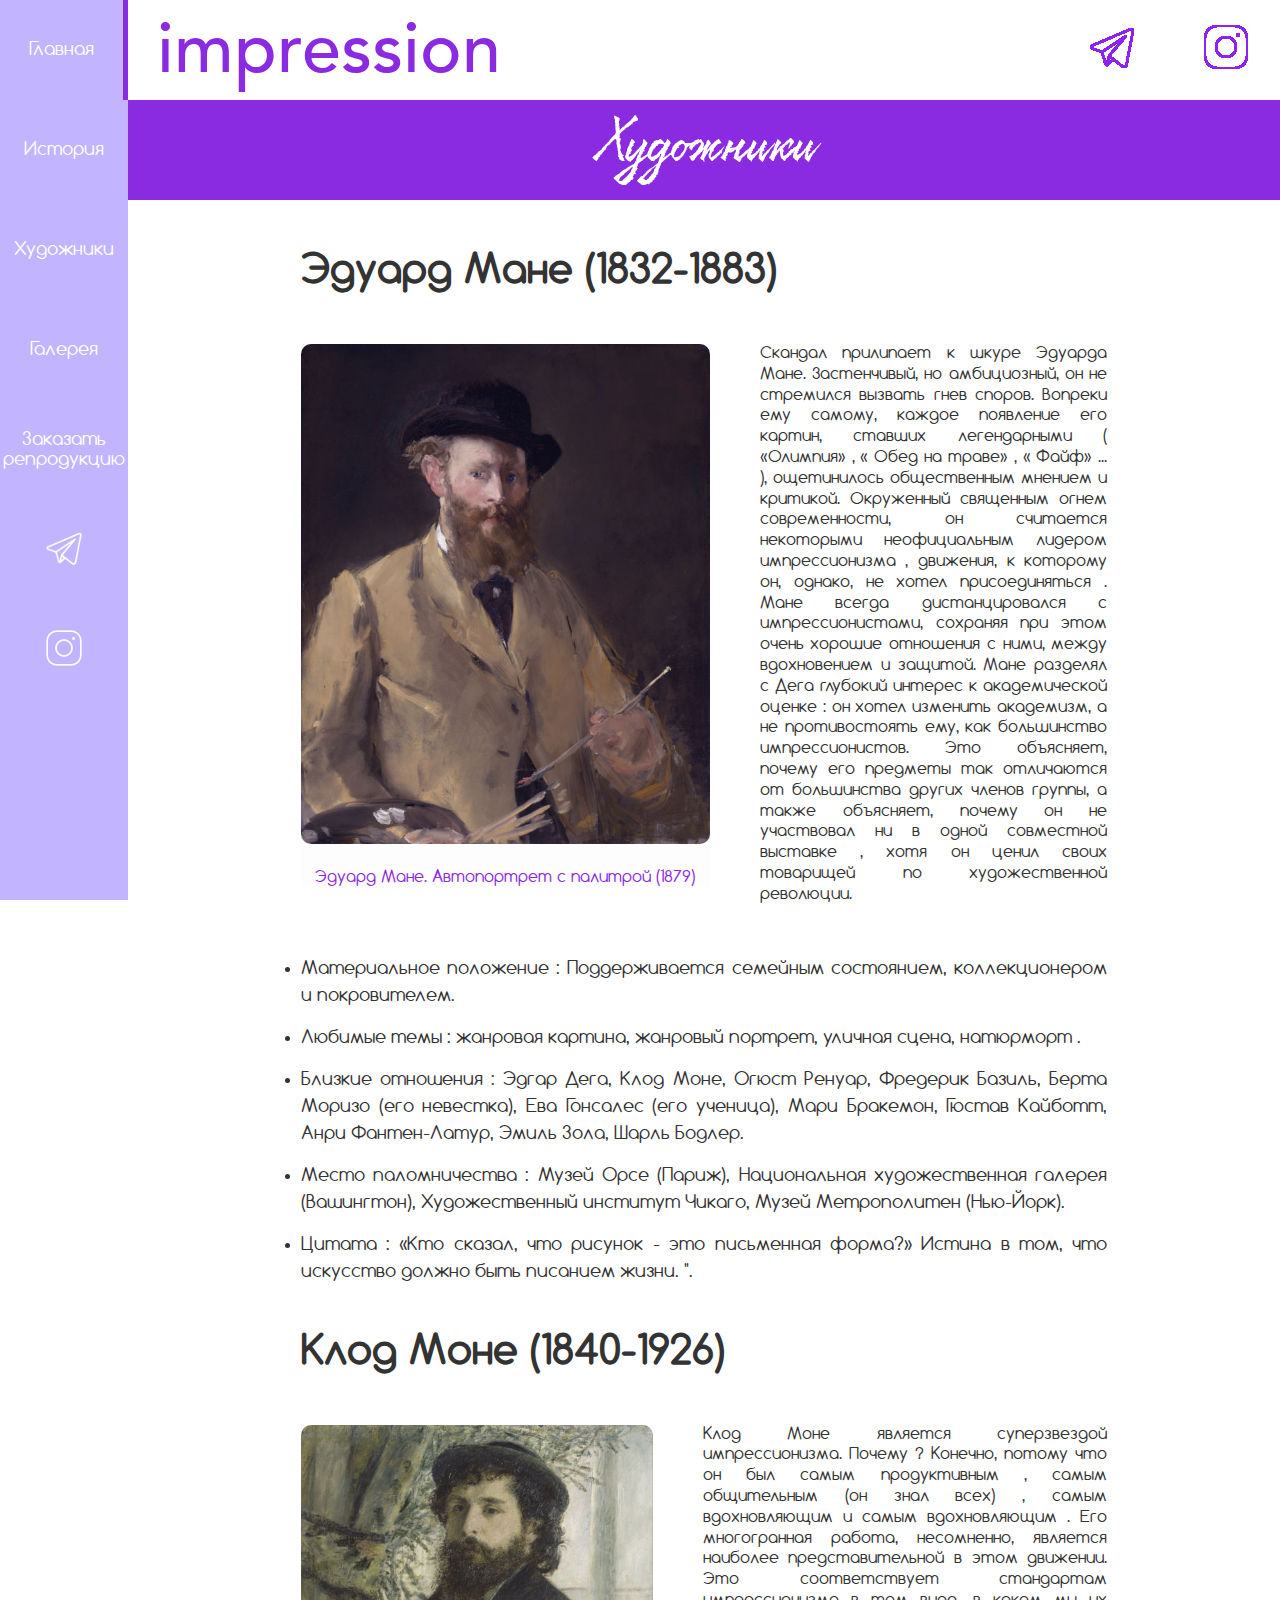
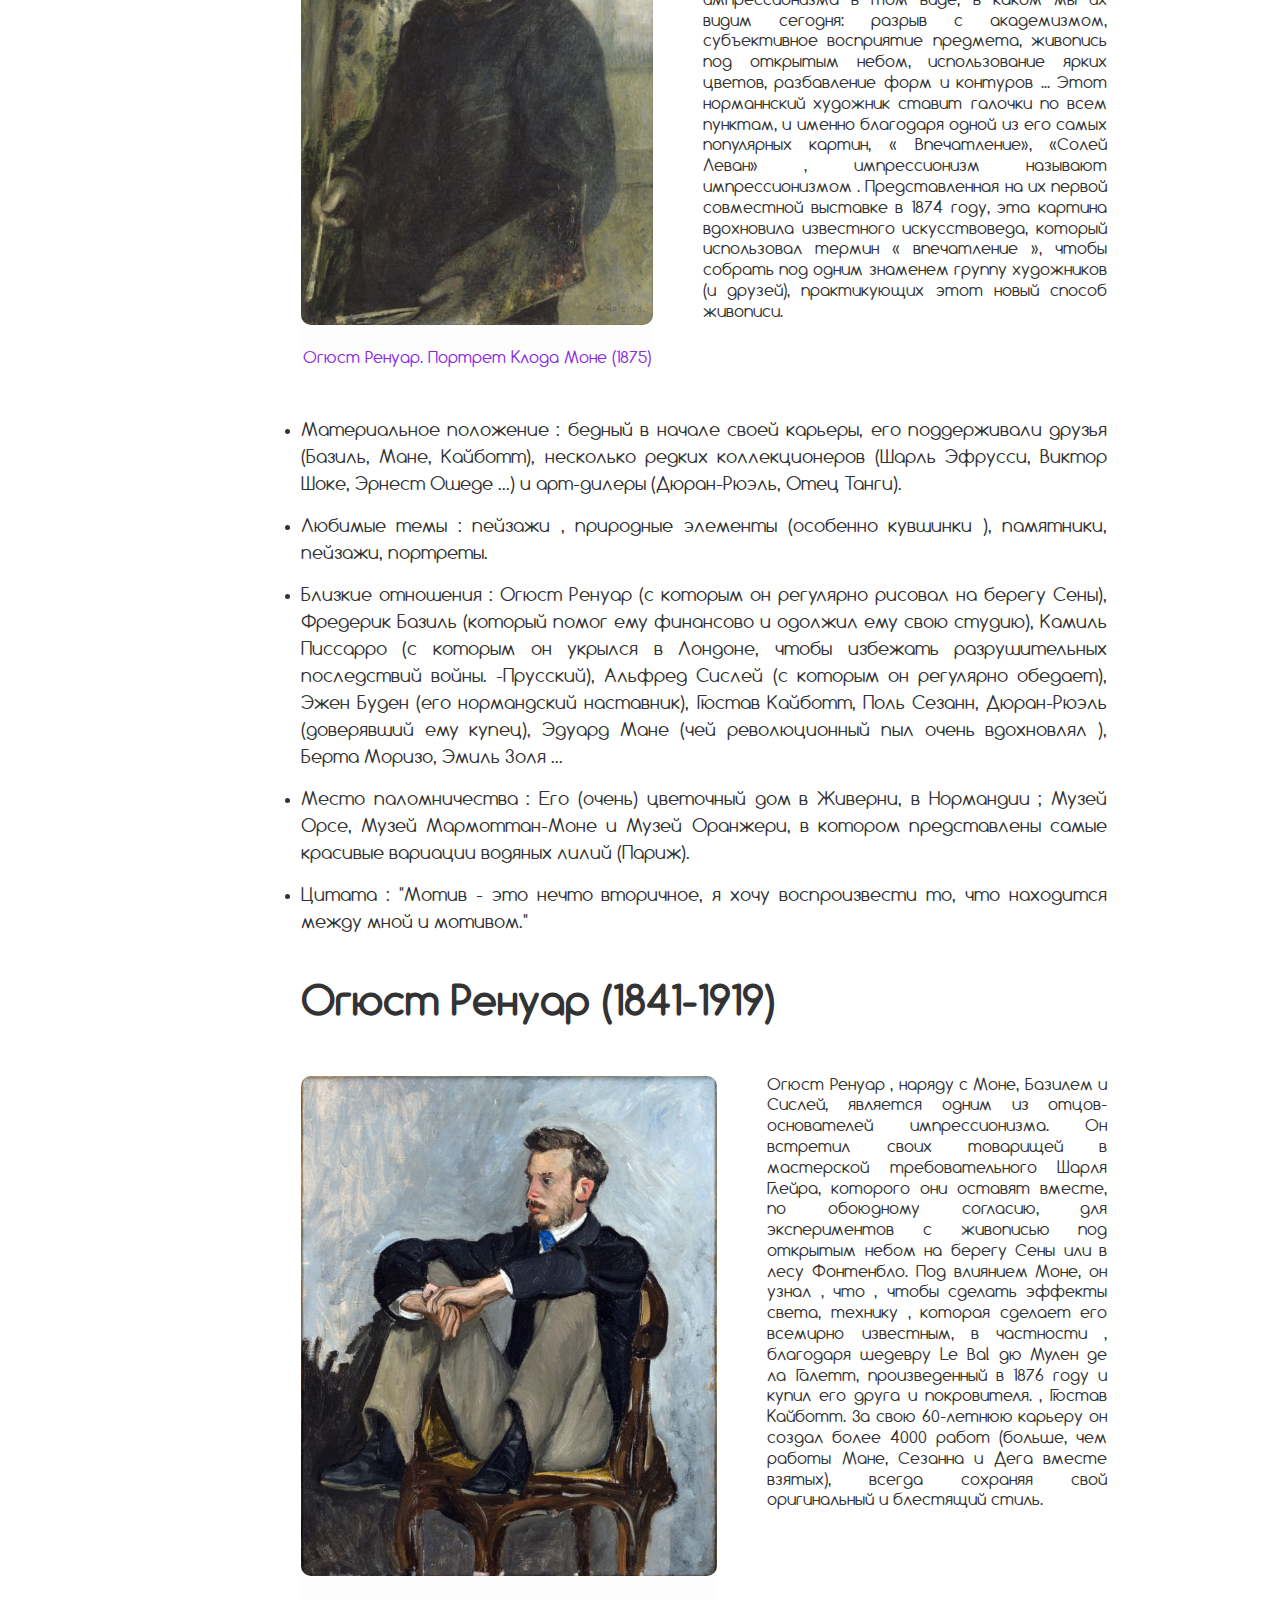
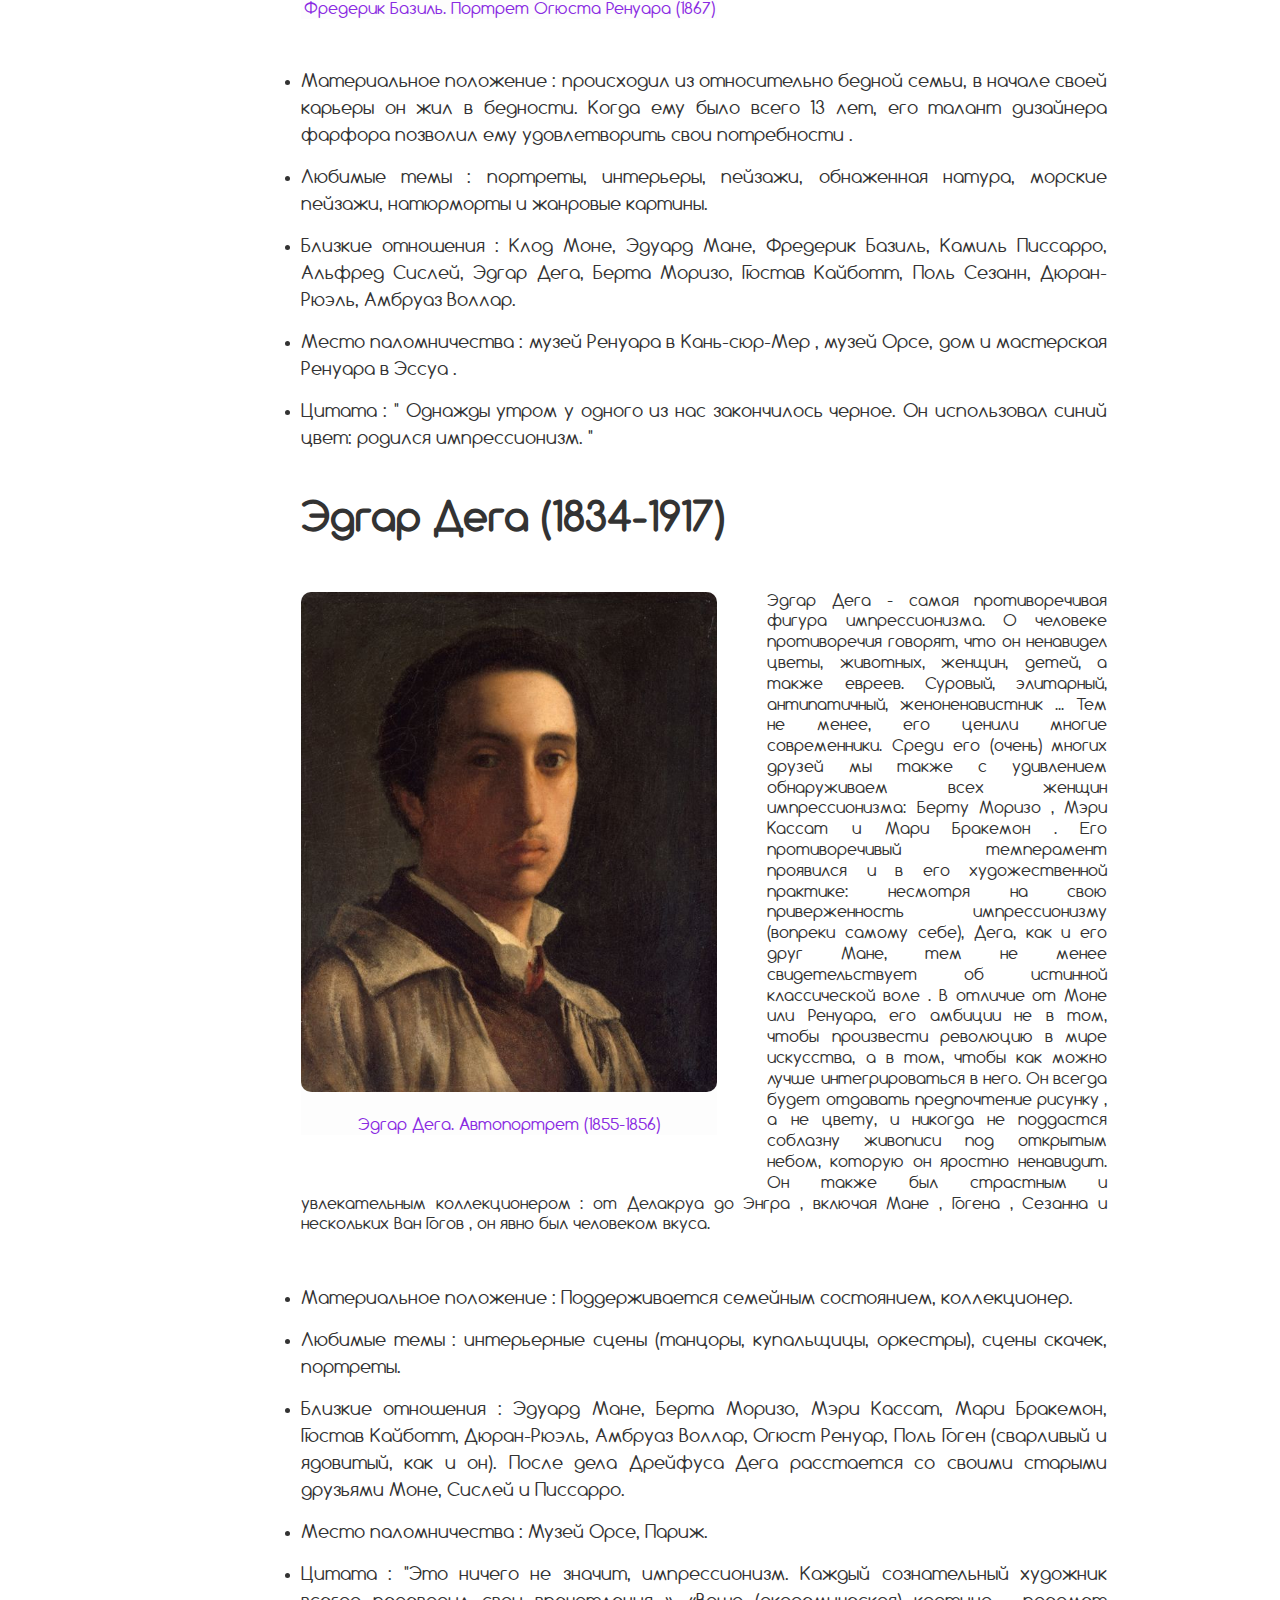
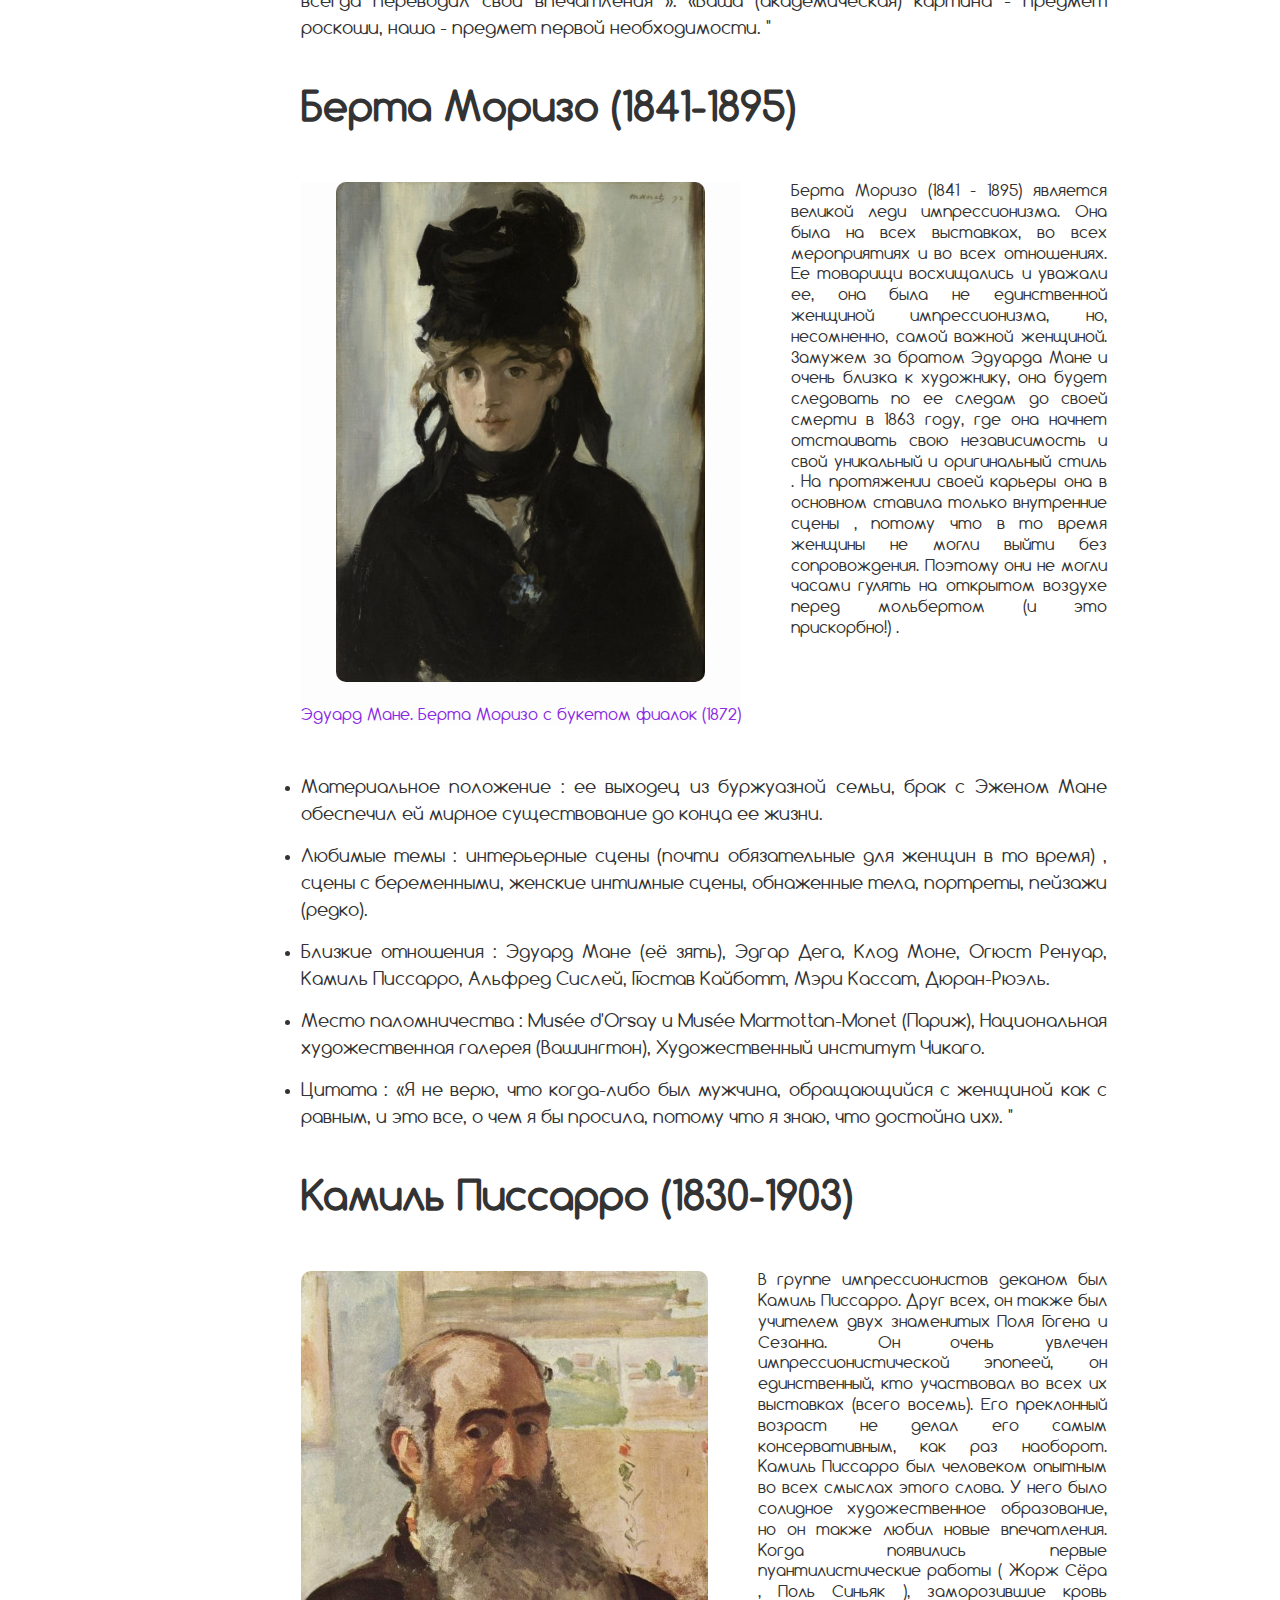
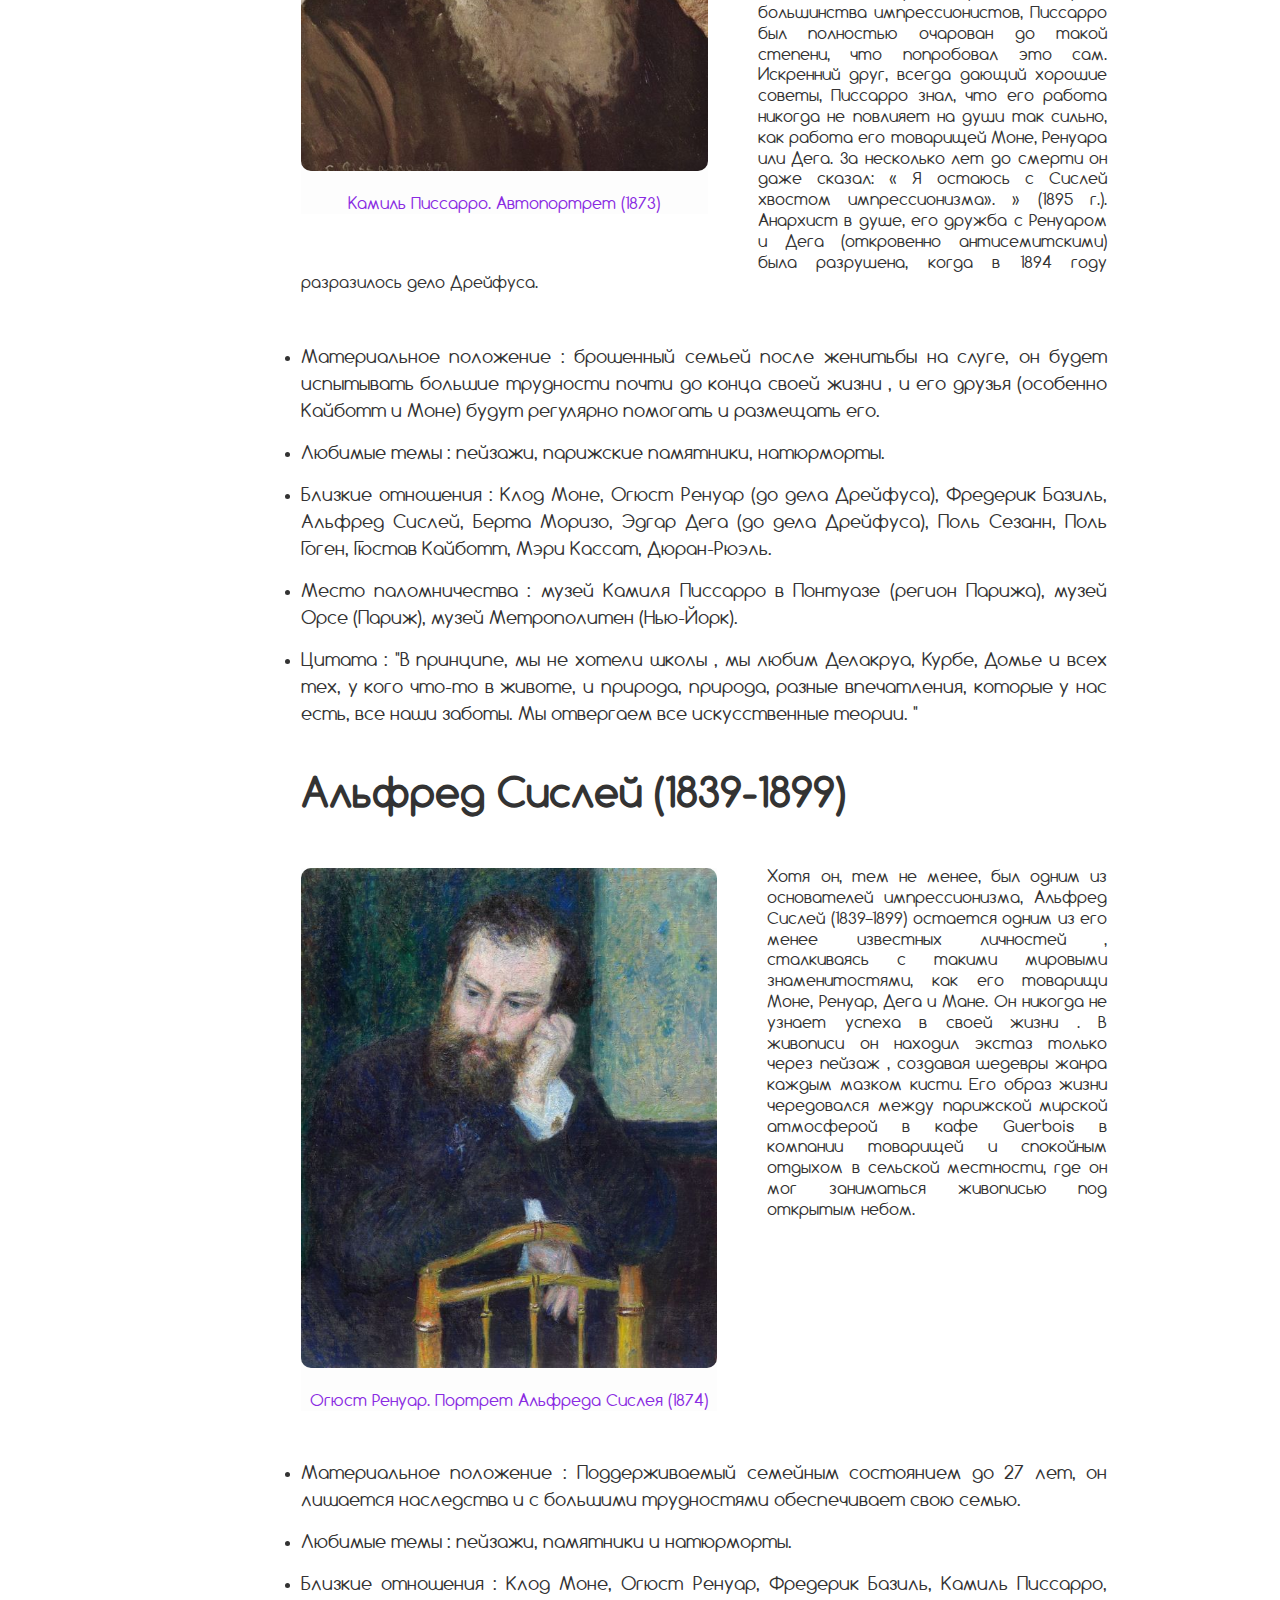
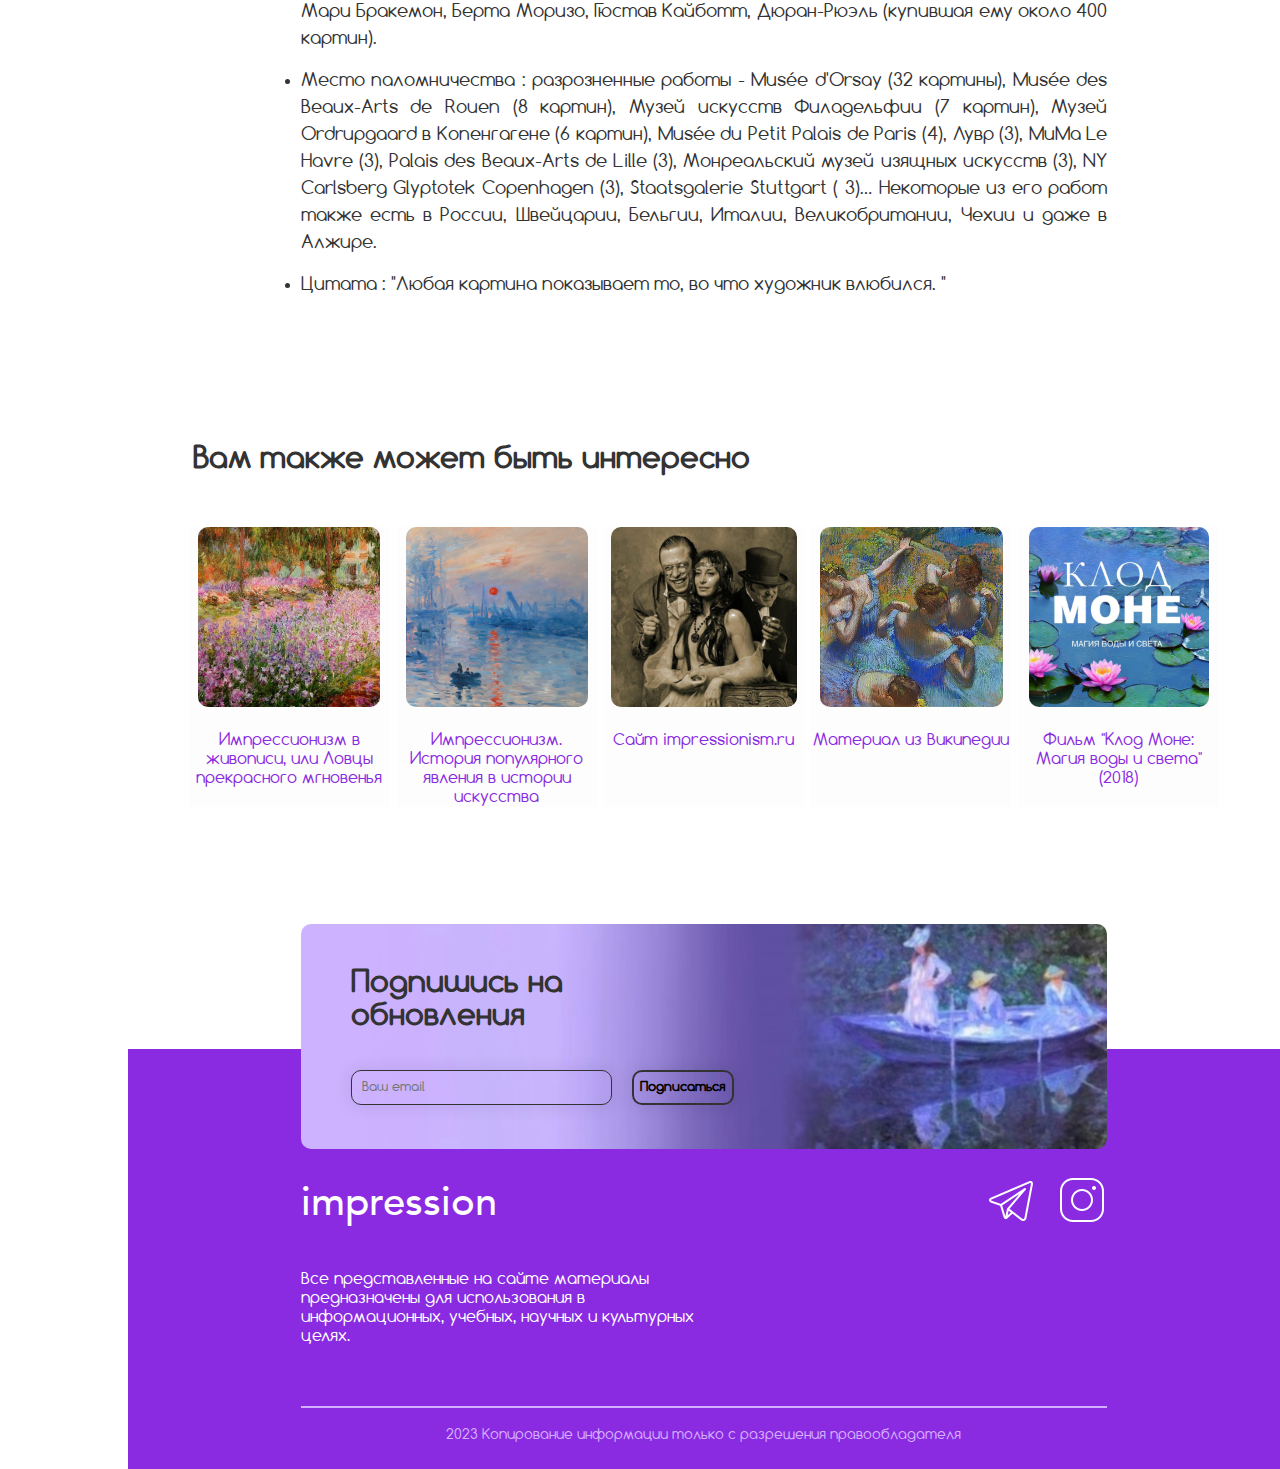
==== Artists.html @ f2a5c103 "my project" ====
<!DOCTYPE html>
<html lang="en">
<head>
    <meta charset="UTF-8">
    <title>Title</title>

    <link rel="stylesheet" href="css/Artists.css">
</head>
<body>
<header>
    <div class="headertop">
        <a>impression</a><!-- Логотип сайта -->
        <nav>
            <a href="https://t.me/ejevika">
                <img src="img/tele1.png">
            </a>
            <a href="https://instagram.com/ejevika10?igshid=ZDdkNTZiNTM=">
                <img src="img/inst1.png">
            </a>
        </nav>
    </div>
</header>
<aside> <!-- Боковая панель (сайдбар) -->
    <ul class="nav">
        <li>
            <a href="Main.html">Главная</a>
        </li>
        <li>
            <a href="History.html">История</a>
        </li>
        <li>
            <a href="Artists.html">Художники</a>
        </li>
        <li>
            <a href="Paintings.html">Галерея</a>
        </li>
        <li>
            <a href="Order.html">Заказать репродукцию</a>
        </li>
        <li>
            <a href="https://t.me/ejevika"><img src="img/tele.png" height="40px"></a>
        </li>
        <li>
            <a href="https://instagram.com/ejevika10?igshid=ZDdkNTZiNTM="><img src="img/inst.png" height="40px"></a>
        </li>
    </ul>
</aside>
<main>
    <div class="artists-name">
        <h2>Художники</h2>
    </div>

    <div class="content-wrapper">
        <div class="artist">
            <h2>Эдуард Мане (1832-1883)</h2>
            <div class="artistimg">
                <img src="img/mane.jpg" height="500px">
                <p>Эдуард Мане. Автопортрет с палитрой (1879)</p>
            </div>
            <p>
            Скандал прилипает к шкуре Эдуарда Мане. Застенчивый, но амбициозный, он не стремился вызвать гнев споров. Вопреки ему самому, каждое появление его картин, ставших легендарными ( «Олимпия» , « Обед на траве» , « Файф» ... ), ощетинилось общественным мнением и критикой.
            Окруженный священным огнем современности, он считается некоторыми неофициальным лидером импрессионизма , движения, к которому он, однако, не хотел присоединяться . Мане всегда дистанцировался с импрессионистами, сохраняя при этом очень хорошие отношения с ними, между вдохновением и защитой. Мане разделял с Дега глубокий интерес к академической оценке : он хотел изменить академизм, а не противостоять ему, как большинство импрессионистов. Это объясняет, почему его предметы так отличаются от большинства других членов группы, а также объясняет, почему он не участвовал ни в одной совместной выставке , хотя он ценил своих товарищей по художественной революции.
            </p>
            <ul>
                <li>
                    <p><b>Материальное положение :</b> Поддерживается семейным состоянием, коллекционером и покровителем.</p>
                </li>
                <li>
                    <p><b>Любимые темы :</b> жанровая картина, жанровый портрет, уличная сцена, натюрморт .</p>
                </li>
                <li>
                    <p><b>Близкие отношения :</b> Эдгар Дега, Клод Моне, Огюст Ренуар, Фредерик Базиль, Берта Моризо (его невестка), Ева Гонсалес (его ученица), Мари Бракемон, Гюстав Кайботт, Анри Фантен-Латур, Эмиль Зола, Шарль Бодлер.</p>
                </li>
                <li>
                    <p><b>Место паломничества :</b> Музей Орсе (Париж), Национальная художественная галерея (Вашингтон), Художественный институт Чикаго, Музей Метрополитен (Нью-Йорк).</p>
                </li>
                <li>
                    <p><b>Цитата :</b> «Кто сказал, что рисунок - это письменная форма?» Истина в том, что искусство должно быть писанием жизни. ".</p>
                </li>
            </ul>
        </div>

        <div class="artist">
            <h2>Клод Моне (1840-1926)</h2>
            <div class="artistimg">
                <img src="img/mone.jpg" height="500px">
                <p>Огюст Ренуар. Портрет Клода Моне (1875)</p>
            </div>
            <p> Клод Моне является суперзвездой импрессионизма. Почему ? Конечно, потому что он был самым продуктивным , самым общительным (он знал всех) , самым вдохновляющим и самым вдохновляющим . Его многогранная работа, несомненно, является наиболее представительной в этом движении. Это соответствует стандартам импрессионизма в том виде, в каком мы их видим сегодня: разрыв с академизмом, субъективное восприятие предмета, живопись под открытым небом, использование ярких цветов, разбавление форм и контуров ...
                Этот норманнский художник ставит галочки по всем пунктам, и именно благодаря одной из его самых популярных картин, « Впечатление», «Солей Леван» , импрессионизм называют импрессионизмом . Представленная на их первой совместной выставке в 1874 году, эта картина вдохновила известного искусствоведа, который использовал термин « впечатление », чтобы собрать под одним знаменем группу художников (и друзей), практикующих этот новый способ живописи.
            </p>
            <ul>
                <li>
                    <p><b>Материальное положение :</b> бедный в начале своей карьеры, его поддерживали друзья (Базиль, Мане, Кайботт), несколько редких коллекционеров (Шарль Эфрусси, Виктор Шоке, Эрнест Ошеде ...) и арт-дилеры (Дюран-Рюэль, Отец Танги).</p>
                </li>
                <li>
                    <p><b>Любимые темы :</b> пейзажи , природные элементы (особенно кувшинки ), памятники, пейзажи, портреты.</p>
                </li>
                <li>
                    <p><b>Близкие отношения :</b> Огюст Ренуар (с которым он регулярно рисовал на берегу Сены), Фредерик Базиль (который помог ему финансово и одолжил ему свою студию), Камиль Писсарро (с которым он укрылся в Лондоне, чтобы избежать разрушительных последствий войны. -Прусский), Альфред Сислей (с которым он регулярно обедает), Эжен Буден (его нормандский наставник), Гюстав Кайботт, Поль Сезанн, Дюран-Рюэль (доверявший ему купец), Эдуард Мане (чей революционный пыл очень вдохновлял ), Берта Моризо, Эмиль Золя ...</p></li>
                <li>
                    <p><b>Место паломничества :</b> Его (очень) цветочный дом в Живерни, в Нормандии ; Музей Орсе, Музей Мармоттан-Моне и Музей Оранжери, в котором представлены самые красивые вариации водяных лилий (Париж).</p>
                </li>
                <li>
                    <p><b>Цитата :</b> "Мотив - это нечто вторичное, я хочу воспроизвести то, что находится между мной и мотивом."</p>
                </li>
            </ul>
        </div>

        <div class="artist">
            <h2>Огюст Ренуар (1841-1919)</h2>
            <div class="artistimg">
                <img src="img/renyar.jpg" height="500px">
                <p>Фредерик Базиль. Портрет Огюста Ренуара (1867)</p>
            </div>
            <p> Огюст Ренуар , наряду с Моне, Базилем и Сислей, является одним из отцов-основателей импрессионизма. Он встретил своих товарищей в мастерской требовательного Шарля Глейра, которого они оставят вместе, по обоюдному согласию, для экспериментов с живописью под открытым небом на берегу Сены или в лесу Фонтенбло. Под влиянием Моне, он узнал , что , чтобы сделать эффекты света, технику , которая сделает его всемирно известным, в частности , благодаря шедевру Le Bal дю Мулен де ла Галетт, произведенный в 1876 году и купил его друга и покровителя. , Гюстав Кайботт. За свою 60-летнюю карьеру он создал более 4000 работ (больше, чем работы Мане, Сезанна и Дега вместе взятых), всегда сохраняя свой оригинальный и блестящий стиль.</p>
            <ul>
                <li>
                    <p><b>Материальное положение :</b> происходил из относительно бедной семьи, в начале своей карьеры он жил в бедности. Когда ему было всего 13 лет, его талант дизайнера фарфора позволил ему удовлетворить свои потребности .</p>
                </li>
                <li>
                    <p><b>Любимые темы :</b> портреты, интерьеры, пейзажи, обнаженная натура, морские пейзажи, натюрморты и жанровые картины.</p>
                </li>
                <li>
                    <p><b>Близкие отношения :</b> Клод Моне, Эдуард Мане, Фредерик Базиль, Камиль Писсарро, Альфред Сислей, Эдгар Дега, Берта Моризо, Гюстав Кайботт, Поль Сезанн, Дюран-Рюэль, Амбруаз Воллар.</p></li>
                <li>
                    <p><b>Место паломничества :</b> музей Ренуара в Кань-сюр-Мер , музей Орсе, дом и мастерская Ренуара в Эссуа .</p>
                </li>
                <li>
                    <p><b>Цитата :</b> " Однажды утром у одного из нас закончилось черное. Он использовал синий цвет: родился импрессионизм. "</p>
                </li>
            </ul>
        </div>

        <div class="artist">
            <h2>Эдгар Дега (1834-1917)</h2>
            <div class="artistimg">
                <img src="img/dega.jpg" height="500px">
                <p>Эдгар Дега. Автопортрет (1855-1856)</p>
            </div>
            <p> Эдгар Дега - самая противоречивая фигура импрессионизма. О человеке противоречия говорят, что он ненавидел цветы, животных, женщин, детей, а также евреев. Суровый, элитарный, антипатичный, женоненавистник ... Тем не менее, его ценили многие современники. Среди его (очень) многих друзей мы также с удивлением обнаруживаем всех женщин импрессионизма: Берту Моризо , Мэри Кассат и Мари Бракемон .
                Его противоречивый темперамент проявился и в его художественной практике: несмотря на свою приверженность импрессионизму (вопреки самому себе), Дега, как и его друг Мане, тем не менее свидетельствует об истинной классической воле . В отличие от Моне или Ренуара, его амбиции не в том, чтобы произвести революцию в мире искусства, а в том, чтобы как можно лучше интегрироваться в него. Он всегда будет отдавать предпочтение рисунку , а не цвету, и никогда не поддастся соблазну живописи под открытым небом, которую он яростно ненавидит. Он также был страстным и увлекательным коллекционером : от Делакруа до Энгра , включая Мане , Гогена , Сезанна и нескольких Ван Гогов , он явно был человеком вкуса.
            </p>
            <ul>
                <li>
                    <p><b>Материальное положение :</b> Поддерживается семейным состоянием, коллекционер.</p>
                </li>
                <li>
                    <p><b>Любимые темы :</b> интерьерные сцены (танцоры, купальщицы, оркестры), сцены скачек, портреты.</p>
                </li>
                <li>
                    <p><b>Близкие отношения :</b> Эдуард Мане, Берта Моризо, Мэри Кассат, Мари Бракемон, Гюстав Кайботт, Дюран-Рюэль, Амбруаз Воллар, Огюст Ренуар, Поль Гоген (сварливый и ядовитый, как и он). После дела Дрейфуса Дега расстается со своими старыми друзьями Моне, Сислей и Писсарро.</p></li>
                <li>
                    <p><b>Место паломничества :</b> Музей Орсе, Париж.</p>
                </li>
                <li>
                    <p><b>Цитата :</b> "Это ничего не значит, импрессионизм. Каждый сознательный художник всегда переводил свои впечатления ». «Ваша (академическая) картина - предмет роскоши, наша - предмет первой необходимости. "</p>
                </li>
            </ul>
        </div>

        <div class="artist">
            <h2>Берта Моризо (1841-1895)</h2>
            <div class="artistimg">
                <img src="img/morizo.jpg" height="500px">
                <p>Эдуард Мане. Берта Моризо с букетом фиалок (1872)</p>
            </div>
            <p> Берта Моризо (1841 - 1895) является великой леди импрессионизма. Она была на всех выставках, во всех мероприятиях и во всех отношениях. Ее товарищи восхищались и уважали ее, она была не единственной женщиной импрессионизма, но, несомненно, самой важной женщиной.
                Замужем за братом Эдуарда Мане и очень близка к художнику, она будет следовать по ее следам до своей смерти в 1863 году, где она начнет отстаивать свою независимость и свой уникальный и оригинальный стиль . На протяжении своей карьеры она в основном ставила только внутренние сцены , потому что в то время женщины не могли выйти без сопровождения. Поэтому они не могли часами гулять на открытом воздухе перед мольбертом (и это прискорбно!) .
            </p>
            <ul>
                <li>
                    <p><b>Материальное положение :</b> ее выходец из буржуазной семьи, брак с Эженом Мане обеспечил ей мирное существование до конца ее жизни.</p>
                </li>
                <li>
                    <p><b>Любимые темы :</b> интерьерные сцены (почти обязательные для женщин в то время) , сцены с беременными, женские интимные сцены, обнаженные тела, портреты, пейзажи (редко).</p>
                </li>
                <li>
                    <p><b>Близкие отношения :</b> Эдуард Мане (её зять), Эдгар Дега, Клод Моне, Огюст Ренуар, Камиль Писсарро, Альфред Сислей, Гюстав Кайботт, Мэри Кассат, Дюран-Рюэль.</p></li>
                <li>
                    <p><b>Место паломничества :</b> Musée d'Orsay и Musée Marmottan-Monet (Париж), Национальная художественная галерея (Вашингтон), Художественный институт Чикаго.</p>
                </li>
                <li>
                    <p><b>Цитата :</b> «Я не верю, что когда-либо был мужчина, обращающийся с женщиной как с равным, и это все, о чем я бы просила, потому что я знаю, что достойна их». " </p>
                </li>
            </ul>
        </div>

        <div class="artist">
            <h2>Камиль Писсарро (1830-1903)</h2>
            <div class="artistimg">
                <img src="img/pissarro.jpg" height="500px">
                <p>Камиль Писсарро. Автопортрет (1873)</p>
            </div>
            <p> В группе импрессионистов деканом был Камиль Писсарро. Друг всех, он также был учителем двух знаменитых Поля Гогена и Сезанна. Он очень увлечен импрессионистической эпопеей, он единственный, кто участвовал во всех их выставках (всего восемь). Его преклонный возраст не делал его самым консервативным, как раз наоборот. Камиль Писсарро был человеком опытным во всех смыслах этого слова. У него было солидное художественное образование, но он также любил новые впечатления. Когда появились первые пуантилистические работы ( Жорж Сёра , Поль Синьяк ), заморозившие кровь большинства импрессионистов, Писсарро был полностью очарован до такой степени, что попробовал это сам.
                Искренний друг, всегда дающий хорошие советы, Писсарро знал, что его работа никогда не повлияет на души так сильно, как работа его товарищей Моне, Ренуара или Дега. За несколько лет до смерти он даже сказал: « Я остаюсь с Сислей хвостом импрессионизма». » (1895 г.). Анархист в душе, его дружба с Ренуаром и Дега (откровенно антисемитскими) была разрушена, когда в 1894 году разразилось дело Дрейфуса.
            </p>
            <ul>
                <li>
                    <p><b>Материальное положение :</b> брошенный семьей после женитьбы на слуге, он будет испытывать большие трудности почти до конца своей жизни , и его друзья (особенно Кайботт и Моне) будут регулярно помогать и размещать его.</p>
                </li>
                <li>
                    <p><b>Любимые темы :</b> пейзажи, парижские памятники, натюрморты.</p>
                </li>
                <li>
                    <p><b>Близкие отношения :</b> Клод Моне, Огюст Ренуар (до дела Дрейфуса), Фредерик Базиль, Альфред Сислей, Берта Моризо, Эдгар Дега (до дела Дрейфуса), Поль Сезанн, Поль Гоген, Гюстав Кайботт, Мэри Кассат, Дюран-Рюэль.</p>
                </li>
                <li>
                    <p><b>Место паломничества :</b> музей Камиля Писсарро в Понтуазе (регион Парижа), музей Орсе (Париж), музей Метрополитен (Нью-Йорк).</p>
                </li>
                <li>
                    <p><b>Цитата :</b> "В принципе, мы не хотели школы , мы любим Делакруа, Курбе, Домье и всех тех, у кого что-то в животе, и природа, природа, разные впечатления, которые у нас есть, все наши заботы. Мы отвергаем все искусственные теории. "</p>
                </li>
            </ul>
        </div>

        <div class="artist">
            <h2>Альфред Сислей (1839-1899)</h2>
            <div class="artistimg">
                <img src="img/sisley.jpg" height="500px">
                <p>Огюст Ренуар. Портрет Альфреда Сислея (1874)</p>
            </div>
            <p> Хотя он, тем не менее, был одним из основателей импрессионизма, Альфред Сислей (1839–1899) остается одним из его менее известных личностей , сталкиваясь с такими мировыми знаменитостями, как его товарищи Моне, Ренуар, Дега и Мане. Он никогда не узнает успеха в своей жизни . В живописи он находил экстаз только через пейзаж , создавая шедевры жанра каждым мазком кисти. Его образ жизни чередовался между парижской мирской атмосферой в кафе Guerbois в компании товарищей и спокойным отдыхом в сельской местности, где он мог заниматься живописью под открытым небом.
            </p>
            <ul>
                <li>
                    <p><b>Материальное положение :</b> Поддерживаемый семейным состоянием до 27 лет, он лишается наследства и с большими трудностями обеспечивает свою семью.</p>
                </li>
                <li>
                    <p><b>Любимые темы :</b> пейзажи, памятники и натюрморты.</p>
                </li>
                <li>
                    <p><b>Близкие отношения :</b> Клод Моне, Огюст Ренуар, Фредерик Базиль, Камиль Писсарро, Мари Бракемон, Берта Моризо, Гюстав Кайботт, Дюран-Рюэль (купившая ему около 400 картин).</p>
                </li>
                <li>
                    <p><b>Место паломничества :</b> разрозненные работы - Musée d'Orsay (32 картины), Musée des Beaux-Arts de Rouen (8 картин), Музей искусств Филадельфии (7 картин), Музей Ordrupgaard в Копенгагене (6 картин), Musée du Petit Palais de Paris (4), Лувр (3), MuMa Le Havre (3), Palais des Beaux-Arts de Lille (3), Монреальский музей изящных искусств (3), NY Carlsberg Glyptotek Copenhagen (3), Staatsgalerie Stuttgart ( 3)… Некоторые из его работ также есть в России, Швейцарии, Бельгии, Италии, Великобритании, Чехии и даже в Алжире.
                    </p>
                </li>
                <li>
                    <p><b>Цитата :</b> "Любая картина показывает то, во что художник влюбился. "</p>
                </li>
            </ul>
        </div>
    </div>


    <div class="other-wrapper">
        <h2>Вам также может быть интересно</h2>
        <div class="other">
            <div class="textimg">
                <a href="https://veryimportantlot.com/ru/news/blog/impressionizm-v-zhivopisi-ili-lovcy-prekrasnogo-mgnovenya"><img src="img/link1.png" height="180px"></a>
                <p>Импрессионизм в живописи, или Ловцы прекрасного мгновенья</p>
            </div>
            <div class="textimg">
                <a href="https://www.bl-school.com/blog/impressionism/"><img src="img/link2.png" height="180px"></a>
                <p>Импрессионизм. История популярного явления в истории искусства</p>
            </div>
            <div class="textimg">
                <a href="http://www.impressionism.ru/"><img src="img/link3.png" height="180px"></a>
                <p>Сайт impressionism.ru</p>
            </div>
            <div class="textimg">
                <a href="https://ru.wikipedia.org/wiki/%D0%98%D0%BC%D0%BF%D1%80%D0%B5%D1%81%D1%81%D0%B8%D0%BE%D0%BD%D0%B8%D0%B7%D0%BC#%D0%98%D1%81%D1%82%D0%BE%D1%80%D0%B8%D1%8F"><img src="img/link4.jpg" height="180px"></a>
                <p>Материал из Википедии</p>
            </div>
            <div class="textimg">
                <a href="https://www.kinopoisk.ru/film/1200431/"><img src="img/link5.jpg" height="180px"></a>
                <p>Фильм "Клод Моне: Магия воды и света" (2018)</p>
            </div>
        </div>
    </div>
    <div class="form">
        <div>
            <h2>Подпишись на обновления</h2>
            <div class="input">
                <input type="email" class="email" placeholder="Ваш email" />
                <input type="button" class="button" value="Подписаться" />
            </div>
        </div>
    </div>


</main>

<footer>
    <div>
        <div class="helpful">
        </div>
        <div class="top">
            <a>impression</a>
            <nav>
                <a href="https://t.me/ejevika">
                    <img src="img/tele.png">
                </a>
                <a href="https://instagram.com/ejevika10?igshid=ZDdkNTZiNTM=">
                    <img src="img/inst.png">
                </a>
            </nav>
        </div>
        <p class = middle>Все представленные на сайте материалы предназначены для использования в информационных, учебных, научных и культурных целях.</p>
        <div class="bottom">
            <p>2023 Копирование информации только с разрешения правообладателя</p>
        </div>
    </div>

</footer>

</body>
</html>
---- css/Artists.css ----
@font-face {
    font-family: 'Avenir';
    src: url(../css/fonts/Avenir-Medium.ttf);
}
@font-face {
    font-family: 'Resphekt';
    src: url(../css/fonts/esphekt.ttf);
}
@font-face {
    font-family: 'Comfortaa';
    src: url(../css/fonts/comfortaa.ttf);
}
* {
    margin: 0;
    padding: 0;
}
header {
    height: 100px;
    top: 0;
    background-color: #ffffff;
    z-index: 100;
    width: 90%;
    float: right;
    display: flex;
    justify-content: left;
}
header div nav{
    width: 15%;
    display: flex;
    flex-direction: row;
    justify-content: space-between;
}
header div{
    width: 95%;
    margin: auto;
    justify-content: space-between;
    display: flex;
    flex-direction: row;
}
header a{
    color: blueviolet;
    font-size: 70px;
    font-family: 'Avenir';
    font-weight: 500;
}

aside {
    background-color: #c3b4ff;
    position: fixed;
    top: 0;
    left: 0;
    width: 10%;
    margin-right: 0;
    height: 100%;
    float: left;
    display: flex;
    justify-content: space-between;
    flex-direction: column;
}

.nav{
    display: flex;
    justify-content: space-between;
    flex-direction: column;
}
.nav > li{
    height: 100px;
    text-align: center;
    justify-content: space-around;
    display: flex;
}

.nav > li > a {
    font-family: 'Comfortaa', serif;
    font-weight: normal;
    font-size: 18px;
    color: white;
    text-decoration: none;
    margin: auto;
}
.nav > li:hover {
    border-right: 5px solid blueviolet;
}
main{
    float:right;
    width: 90%;
    right: 0;
    left:0;
}
.content-wrapper{
    display: flex;
    margin: auto;
    margin-top: 50px;
    text-align: justify;
    width: 70%;
    flex-direction: column;
}

.artist{
    margin-bottom: 30px;
}
.artists-name{
    height: 100px;
    background-color: blueviolet;
    display: flex;
}
.artists-name>h2{
    margin: auto;
    color: white;
    font-family: 'Resphekt';
    font-weight: lighter;
    font-size: 70px;
}
.artist>ul{
    float: left;
    margin: auto;
    color: #333333;
    font-size: 18px;
    font-family: 'Comfortaa', serif;
    font-weight: 200;
    line-height: 1.5;
}
.artist>ul>li{
    margin-bottom: 15px;
}
/*.artist>ul>li>p>b{
    color: blueviolet;
}*/

.artistimg{
    margin: auto;
    margin-top: 50px;
    margin-bottom: 50px;
    margin-right: 50px;
    background: #fdfdfd;
    text-align: center;
    float: left;
}
.artistimg>p{
    margin-top: 20px;
    color: blueviolet;
    font-size: 16px;
    font-family:'Comfortaa';
}
.artistimg>img{
    border-radius: 10px;
}

.artist>h2{
    color: #333333;
    font-size: 40px;
    font-family: 'Comfortaa', serif;
    font-weight: bold;
}
.artist>p{
    margin: auto;
    margin-top: 50px;
    margin-bottom: 50px;
    color: #333333;
    font-size: 16px;
    font-family: 'Comfortaa', serif;
    font-weight: 200;
    line-height: 1.3;
}
.content-info{
    color: #333333;
    font-size: 20px;
    font-family: 'Comfortaa', serif;
    font-weight: 200;
    line-height: 2;
}

.textimg{
    margin: auto; /* Отступы вокруг */
    margin-top: 50px;
    margin-bottom: 50px;
    background: #fdfdfd; /* Цвет фона */
    text-align: center;
}
.textimg>p{
    margin-top: 20px;
    color: blueviolet;
    font-size: 16px;
    font-family:'Comfortaa';
}
.textimg>img{
    border-radius: 10px;
}
.textimg>a>img{
    border-radius: 10px;
}


.other-wrapper{
    display: flex;
    height: 400px;
    flex-direction: column;
    margin-top: 100px;
    margin-bottom: 80px;
}
.other-wrapper h2{
    color: #333333;
    font-size: 30px;
    font-family: 'Comfortaa', serif;
    font-weight: bold;
    margin: auto;
    margin-left: 65px;

}
.other{
    margin: auto;
    margin-top: 0;
    width: 90%;
    display: flex;
    justify-self: auto;
    justify-content: space-between;
}
.other>div>p{
    width: 200px;
}
.form{
    width: 70%;
    height: 225px;
    margin:auto;
    /*background-color: #c3b4ff;*/
    background-image: url(../img/form.jpg);
    background-position: right;
    display: flex;
    border-radius:10px;
    margin-bottom: -100px;
    position: relative;
    z-index: 100;
}
.form>div{
    height: 70%;
    width: 50%;
    margin:auto;
    margin-right: 45%;
    display: flex;
    flex-direction: column;
    justify-content: space-between;
}
.form>div>h2{
    padding:10px;
    color: #333333;
    font-size: 30px;
    font-family: 'Comfortaa', serif;
    font-weight: bold;
}
.input{
    height: 35%;
    display: flex;
    justify-content: space-between;
}
.email{
    background-color: inherit;
    width: 70%;
    padding:10px;
    border-radius:10px;
    border:1px solid #333;
    box-shadow:0 0 15px 4px rgba(0,0,0,0.06);
    margin:10px 10px;
    text-decoration-color: blueviolet;
    font-family:'Comfortaa';
}
.button{
    background-color: inherit;
    width: 30%;
    border-radius:10px;
    border:2px solid #333;
    box-shadow:0 0 15px 4px rgba(0,0,0,0.06);
    margin:10px 10px;
    font-family:'Comfortaa';
    font-weight: bold;
}
.button:hover {
    background-color: blueviolet;
    border:2px solid blueviolet;
    color: white;
    font-weight: lighter;
}
footer {
    height: 420px;
    background-color: blueviolet;
    z-index: 100;
    width: 90%;
    float: right;
    display: flex;
    justify-content: left;
}

footer div{
    width: 70%;
    margin: auto;
    display: flex;
    flex-direction: column;
}

.helpful{
    height: 100px;
}
.top{
    width: 100%;
    margin: auto;
    justify-content: space-between;
    display: flex;
    flex-direction: row;
}
.top> a{
    color: #ffffff;
    font-size: 40px;
    font-family: 'Avenir';
    font-weight: 500;
}
.top> nav{
    width: 15%;
    display: flex;
    flex-direction: row;
    justify-content: space-between;
}
.middle{
    margin-top: 40px;
    color: #ffffff;
    width: 50%;
    font-family: 'Comfortaa';
    font-size: 16px;
}
.bottom{
    width: 100%;
    text-align: center;
    border-top: 2px solid #d4afff;
    margin-top:60px;
    padding-top: 20px;
    color: #d4afff;
    font-family: 'Comfortaa';
    font-size: 14px;
}
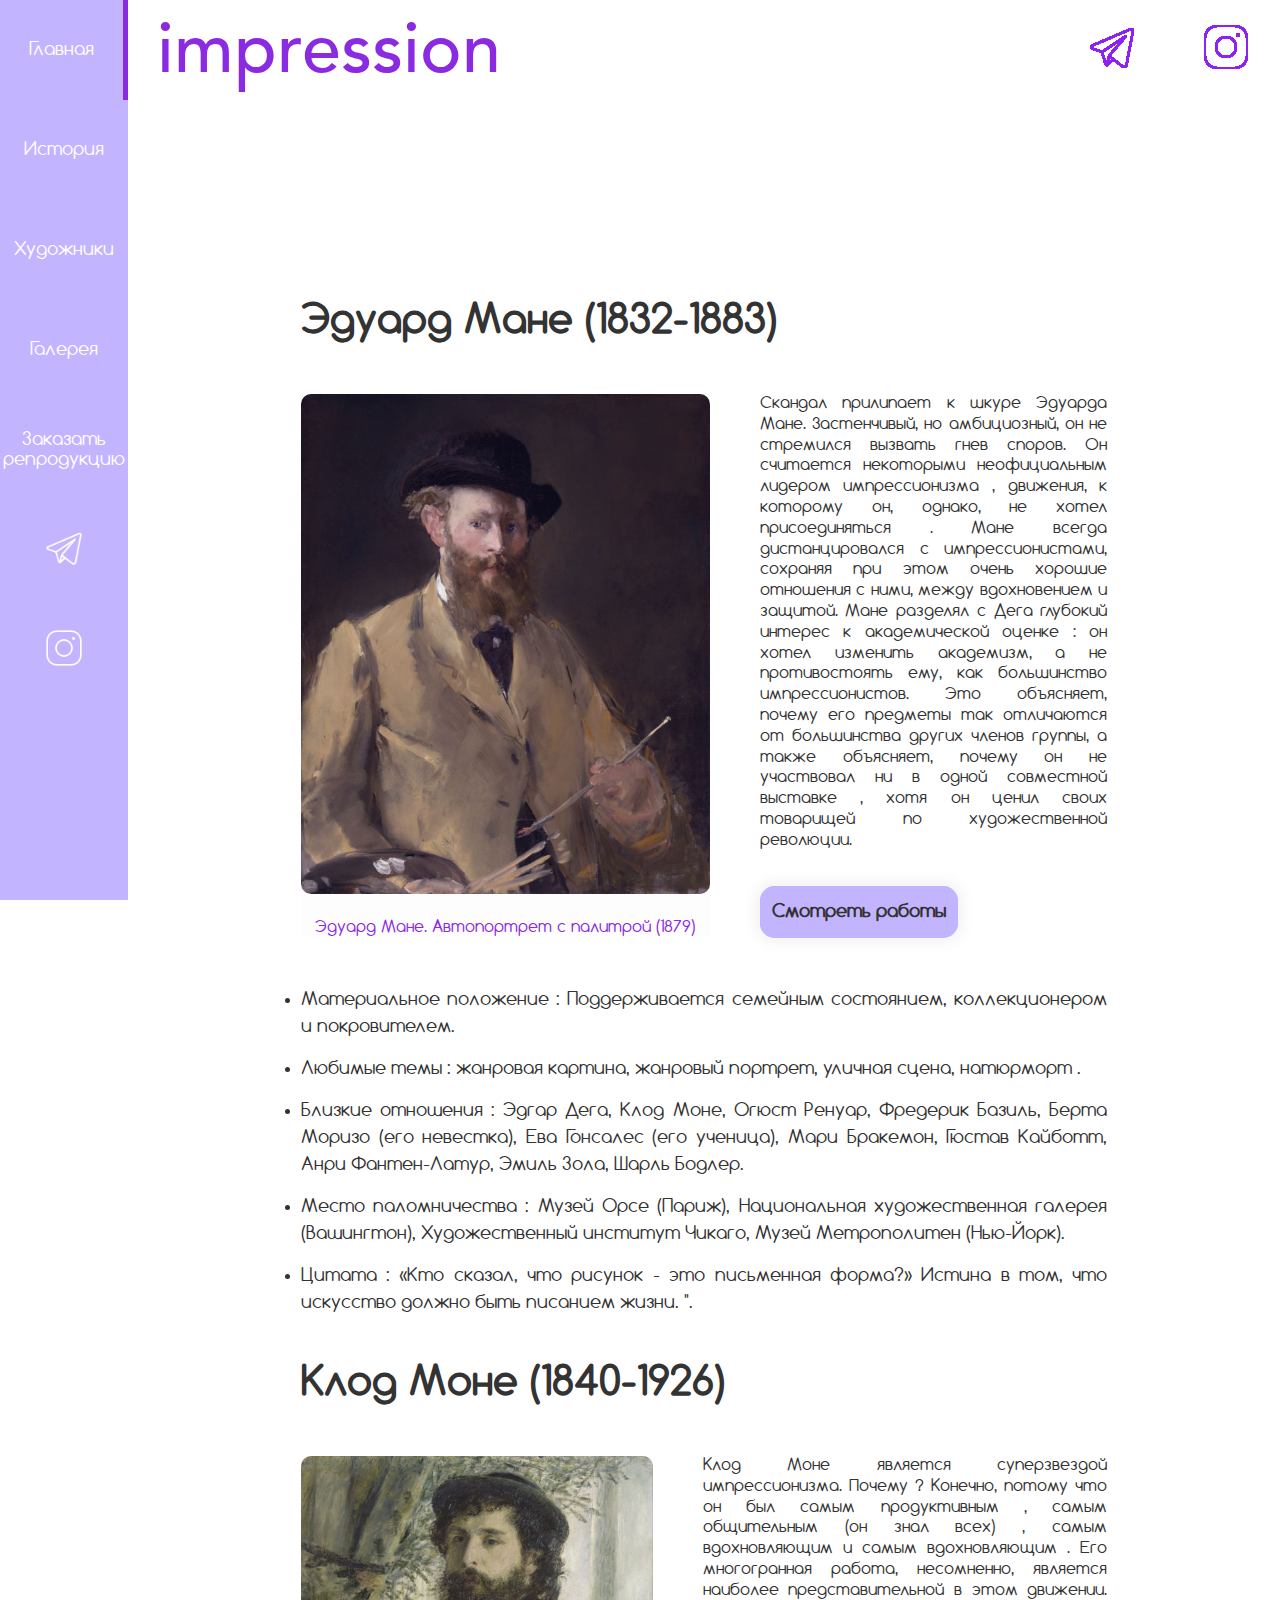
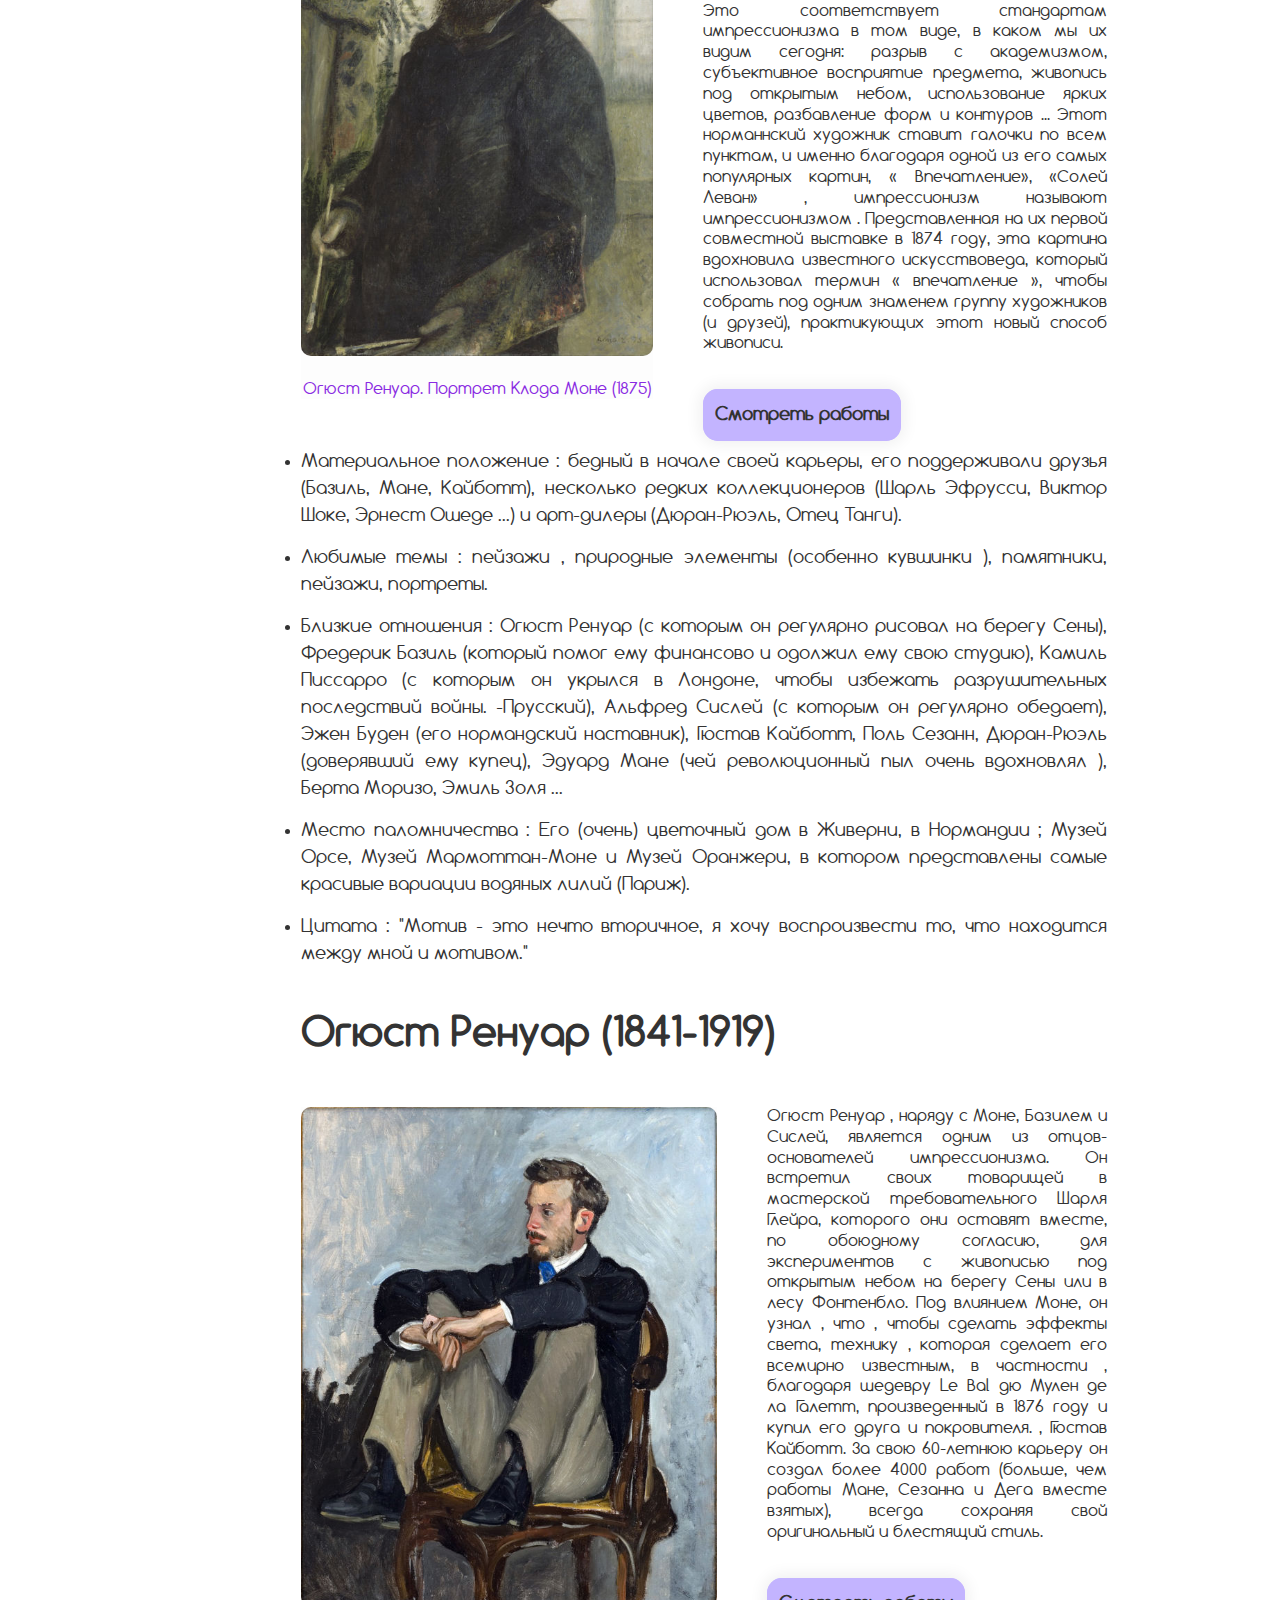
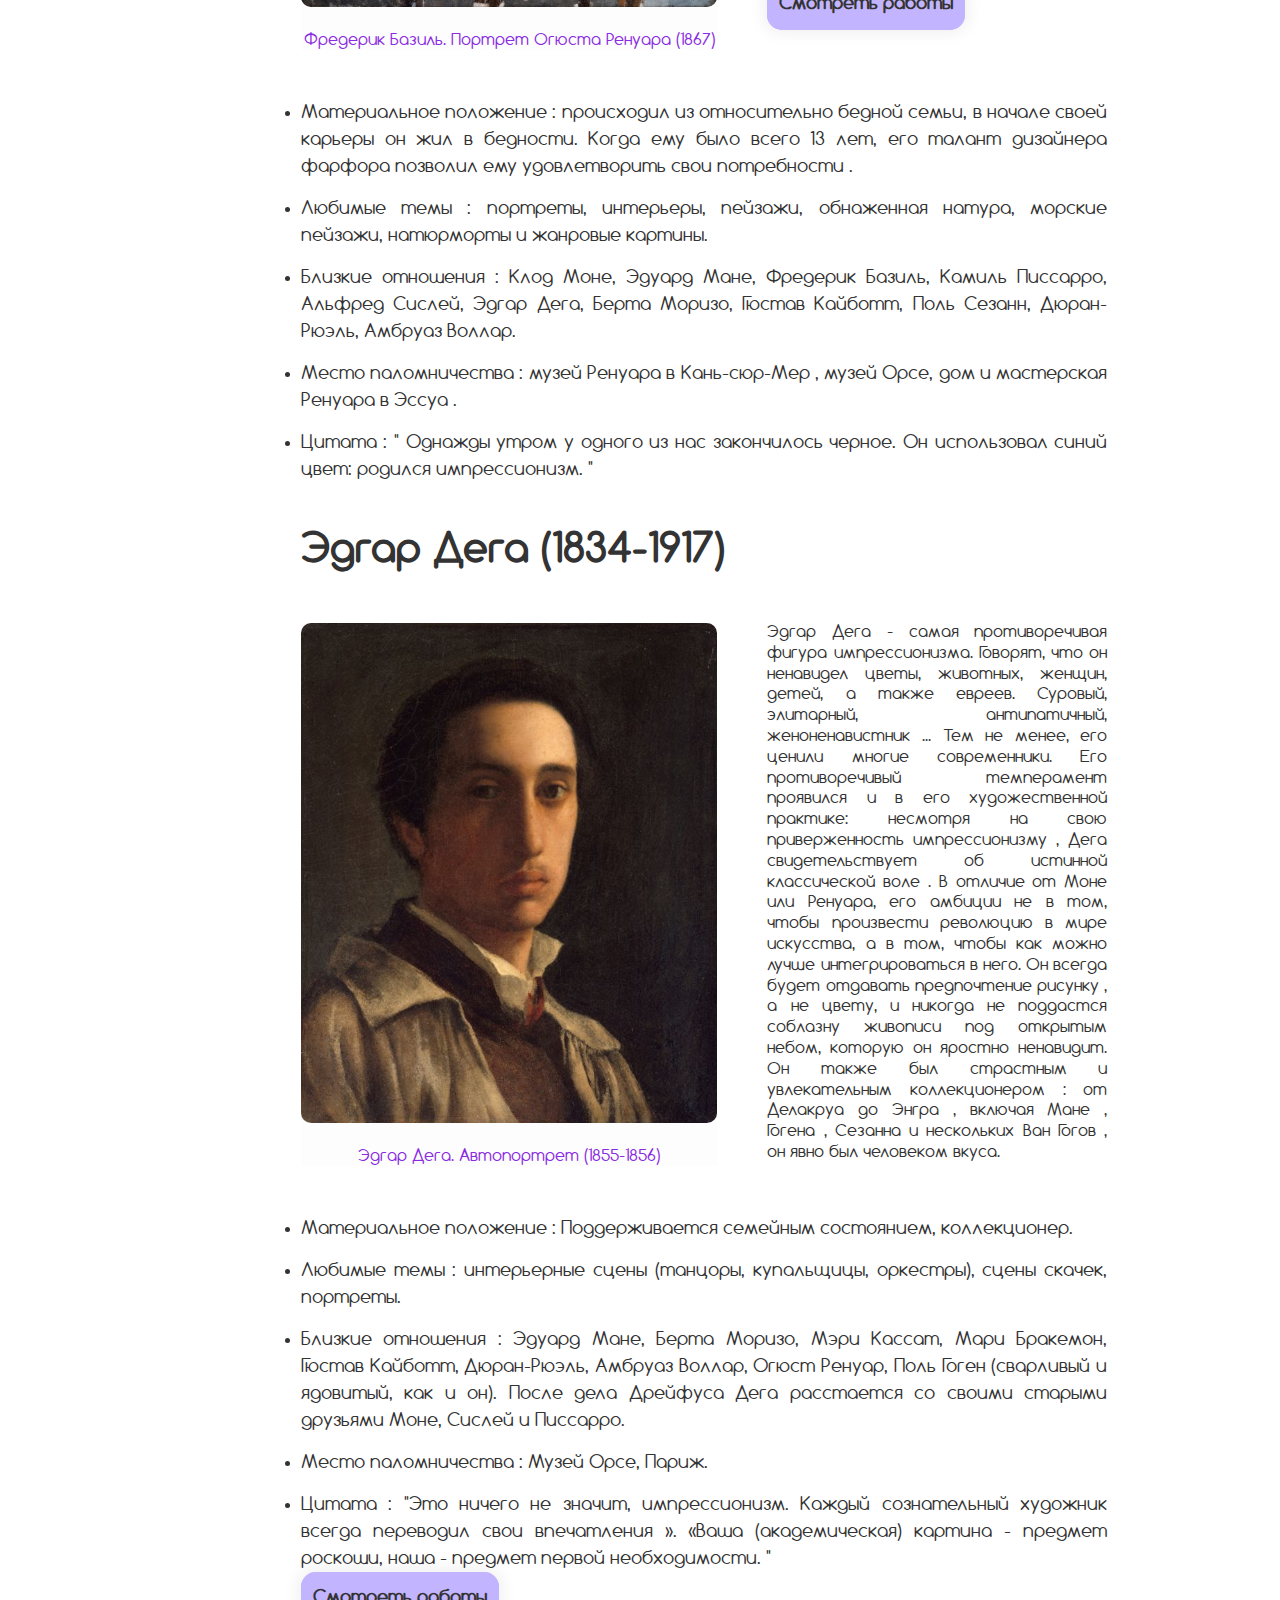
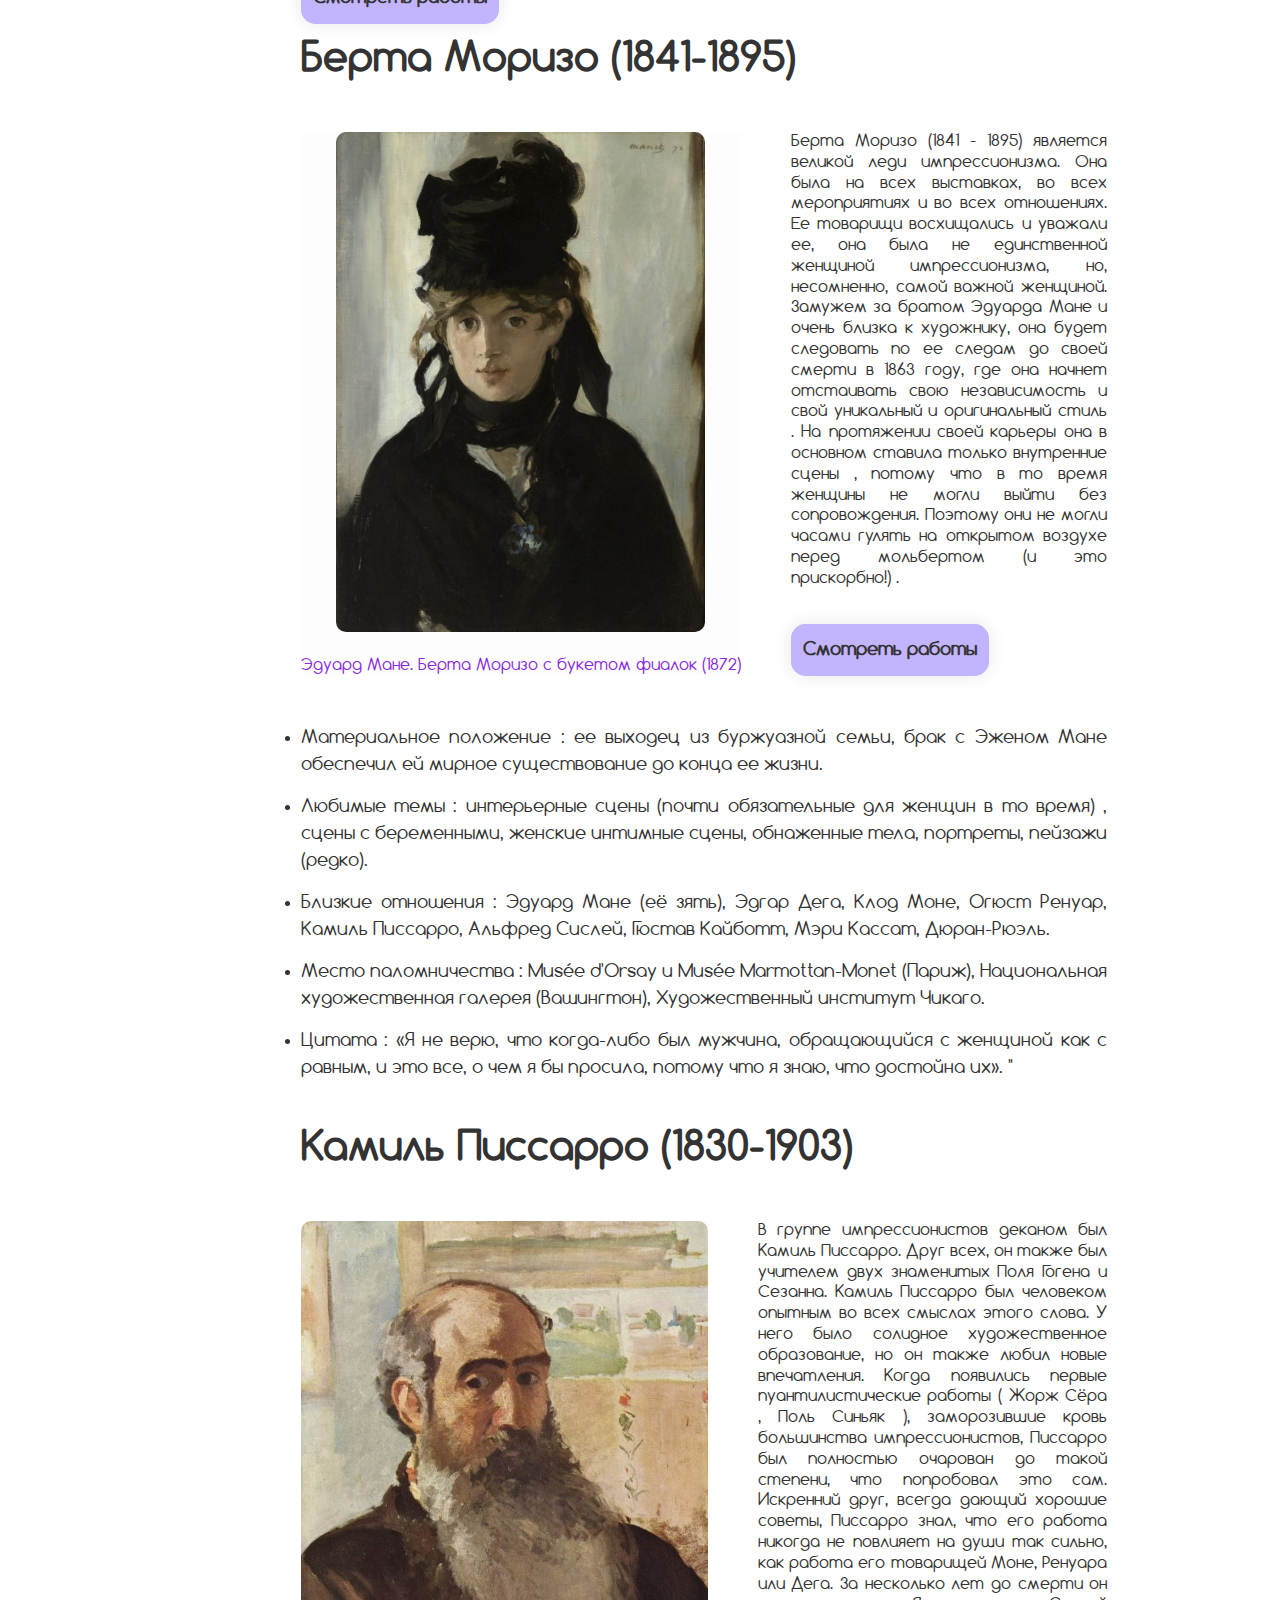
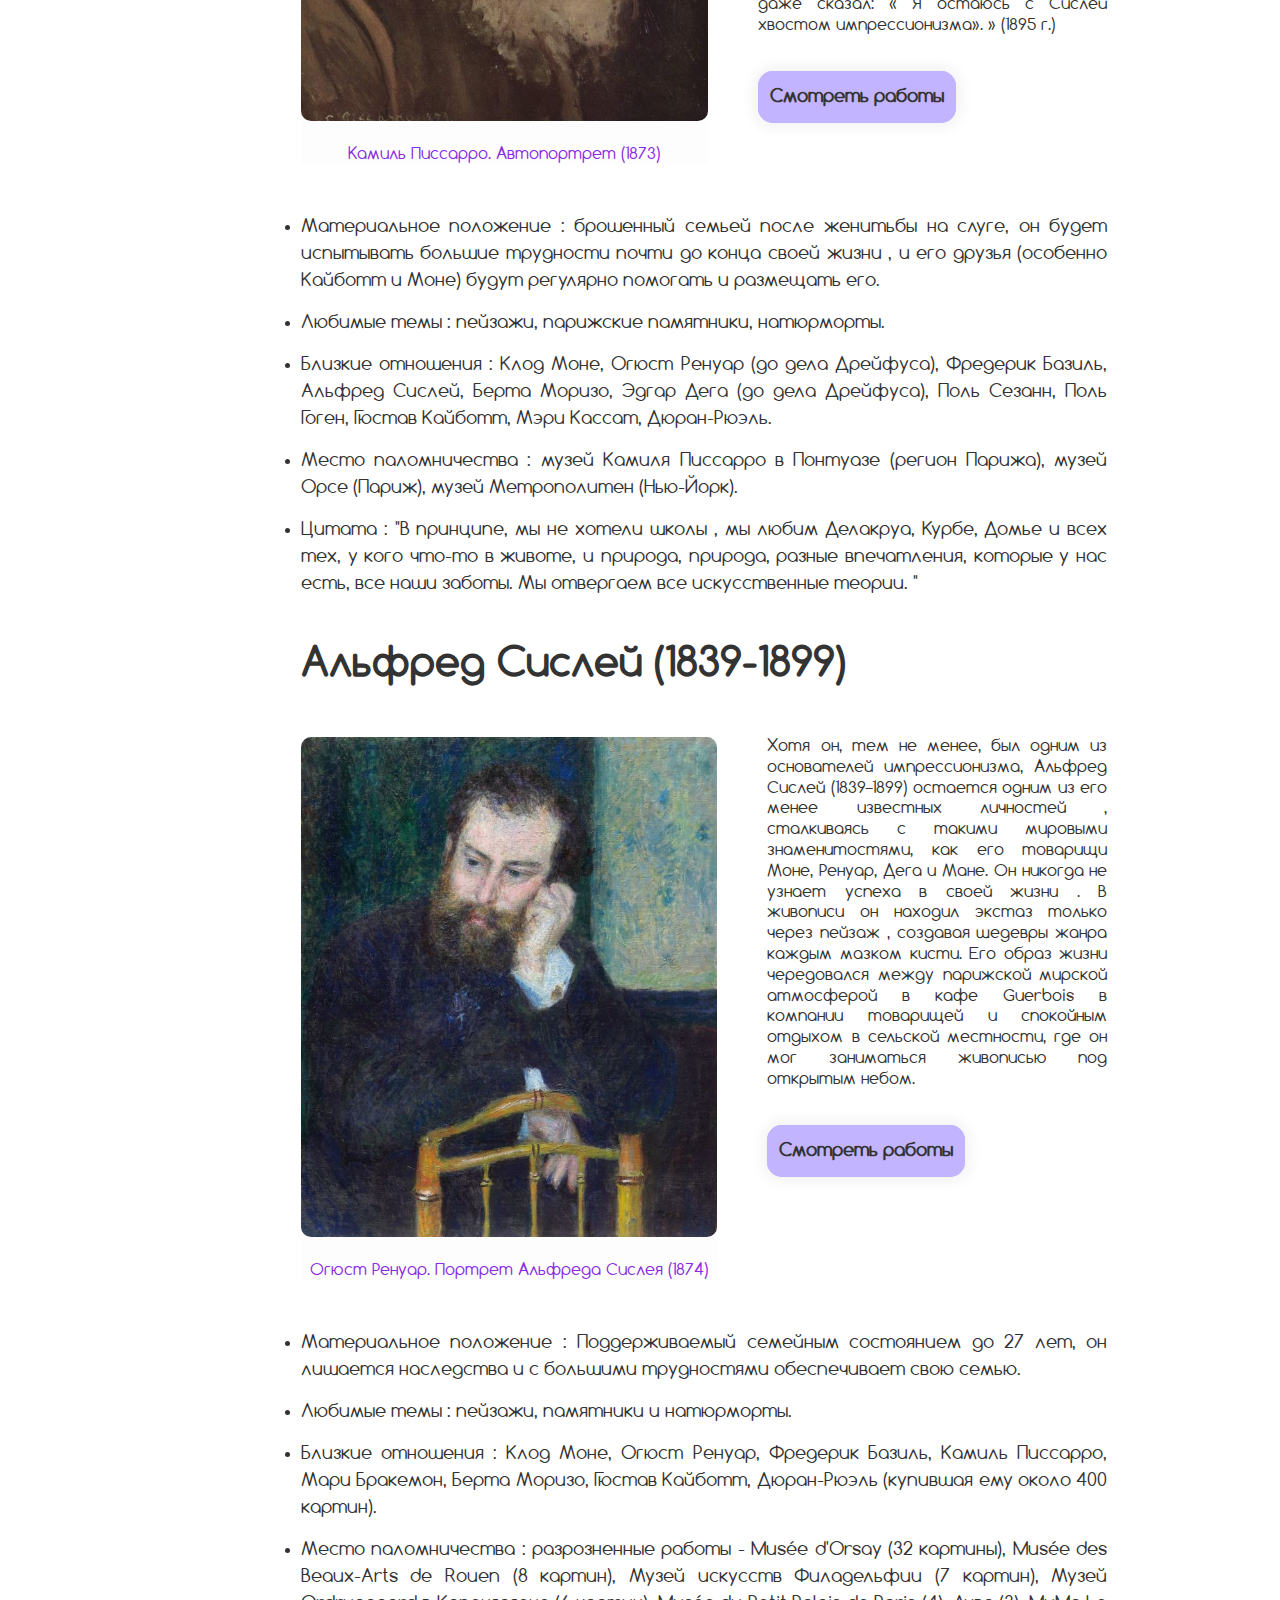
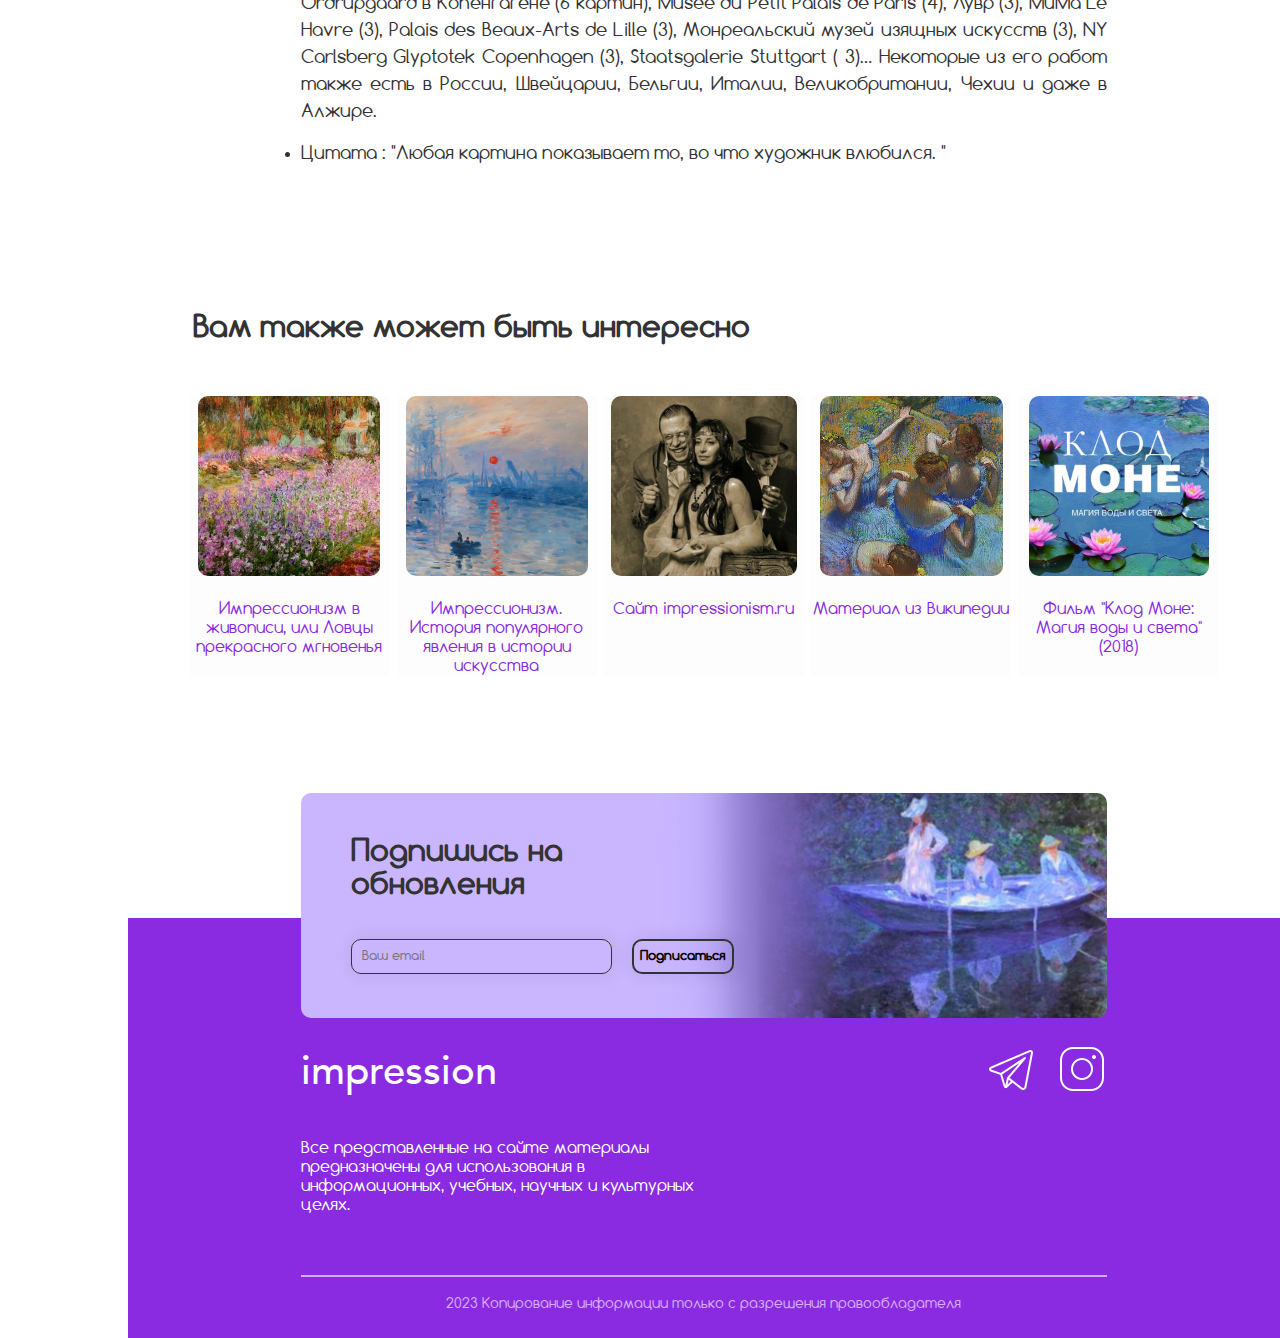
==== commit e55583d0: "fix" ====
--- a/Artists.html
+++ b/Artists.html
@@ -23,7 +23,7 @@
 <aside> <!-- Боковая панель (сайдбар) -->
     <ul class="nav">
         <li>
-            <a href="Main.html">Главная</a>
+            <a href="index.html">Главная</a>
         </li>
         <li>
             <a href="History.html">История</a>
@@ -58,8 +58,8 @@
                 <p>Эдуард Мане. Автопортрет с палитрой (1879)</p>
             </div>
             <p>
-            Скандал прилипает к шкуре Эдуарда Мане. Застенчивый, но амбициозный, он не стремился вызвать гнев споров. Вопреки ему самому, каждое появление его картин, ставших легендарными ( «Олимпия» , « Обед на траве» , « Файф» ... ), ощетинилось общественным мнением и критикой.
-            Окруженный священным огнем современности, он считается некоторыми неофициальным лидером импрессионизма , движения, к которому он, однако, не хотел присоединяться . Мане всегда дистанцировался с импрессионистами, сохраняя при этом очень хорошие отношения с ними, между вдохновением и защитой. Мане разделял с Дега глубокий интерес к академической оценке : он хотел изменить академизм, а не противостоять ему, как большинство импрессионистов. Это объясняет, почему его предметы так отличаются от большинства других членов группы, а также объясняет, почему он не участвовал ни в одной совместной выставке , хотя он ценил своих товарищей по художественной революции.
+            Скандал прилипает к шкуре Эдуарда Мане. Застенчивый, но амбициозный, он не стремился вызвать гнев споров.
+            Он считается некоторыми неофициальным лидером импрессионизма , движения, к которому он, однако, не хотел присоединяться . Мане всегда дистанцировался с импрессионистами, сохраняя при этом очень хорошие отношения с ними, между вдохновением и защитой. Мане разделял с Дега глубокий интерес к академической оценке : он хотел изменить академизм, а не противостоять ему, как большинство импрессионистов. Это объясняет, почему его предметы так отличаются от большинства других членов группы, а также объясняет, почему он не участвовал ни в одной совместной выставке , хотя он ценил своих товарищей по художественной революции.
             </p>
             <ul>
                 <li>
@@ -78,6 +78,8 @@
                     <p><b>Цитата :</b> «Кто сказал, что рисунок - это письменная форма?» Истина в том, что искусство должно быть писанием жизни. ".</p>
                 </li>
             </ul>
+            <a type="button" href="Paintings.html##mane" class="artist_button">Смотреть работы</a>
+
         </div>
 
         <div class="artist">
@@ -105,6 +107,8 @@
                     <p><b>Цитата :</b> "Мотив - это нечто вторичное, я хочу воспроизвести то, что находится между мной и мотивом."</p>
                 </li>
             </ul>
+            <a type="button" href="Paintings.html##mone" class="artist_button">Смотреть работы</a>
+
         </div>
 
         <div class="artist">
@@ -130,6 +134,8 @@
                     <p><b>Цитата :</b> " Однажды утром у одного из нас закончилось черное. Он использовал синий цвет: родился импрессионизм. "</p>
                 </li>
             </ul>
+            <a type="button" href="Paintings.html##renyar" class="artist_button">Смотреть работы</a>
+
         </div>
 
         <div class="artist">
@@ -138,8 +144,8 @@
                 <img src="img/dega.jpg" height="500px">
                 <p>Эдгар Дега. Автопортрет (1855-1856)</p>
             </div>
-            <p> Эдгар Дега - самая противоречивая фигура импрессионизма. О человеке противоречия говорят, что он ненавидел цветы, животных, женщин, детей, а также евреев. Суровый, элитарный, антипатичный, женоненавистник ... Тем не менее, его ценили многие современники. Среди его (очень) многих друзей мы также с удивлением обнаруживаем всех женщин импрессионизма: Берту Моризо , Мэри Кассат и Мари Бракемон .
-                Его противоречивый темперамент проявился и в его художественной практике: несмотря на свою приверженность импрессионизму (вопреки самому себе), Дега, как и его друг Мане, тем не менее свидетельствует об истинной классической воле . В отличие от Моне или Ренуара, его амбиции не в том, чтобы произвести революцию в мире искусства, а в том, чтобы как можно лучше интегрироваться в него. Он всегда будет отдавать предпочтение рисунку , а не цвету, и никогда не поддастся соблазну живописи под открытым небом, которую он яростно ненавидит. Он также был страстным и увлекательным коллекционером : от Делакруа до Энгра , включая Мане , Гогена , Сезанна и нескольких Ван Гогов , он явно был человеком вкуса.
+            <p> Эдгар Дега - самая противоречивая фигура импрессионизма. Говорят, что он ненавидел цветы, животных, женщин, детей, а также евреев. Суровый, элитарный, антипатичный, женоненавистник ... Тем не менее, его ценили многие современники.
+                Его противоречивый темперамент проявился и в его художественной практике: несмотря на свою приверженность импрессионизму , Дега свидетельствует об истинной классической воле . В отличие от Моне или Ренуара, его амбиции не в том, чтобы произвести революцию в мире искусства, а в том, чтобы как можно лучше интегрироваться в него. Он всегда будет отдавать предпочтение рисунку , а не цвету, и никогда не поддастся соблазну живописи под открытым небом, которую он яростно ненавидит. Он также был страстным и увлекательным коллекционером : от Делакруа до Энгра , включая Мане , Гогена , Сезанна и нескольких Ван Гогов , он явно был человеком вкуса.
             </p>
             <ul>
                 <li>
@@ -157,6 +163,8 @@
                     <p><b>Цитата :</b> "Это ничего не значит, импрессионизм. Каждый сознательный художник всегда переводил свои впечатления ». «Ваша (академическая) картина - предмет роскоши, наша - предмет первой необходимости. "</p>
                 </li>
             </ul>
+            <a type="button" href="Paintings.html##dega" class="artist_button">Смотреть работы</a>
+
         </div>
 
         <div class="artist">
@@ -184,6 +192,8 @@
                     <p><b>Цитата :</b> «Я не верю, что когда-либо был мужчина, обращающийся с женщиной как с равным, и это все, о чем я бы просила, потому что я знаю, что достойна их». " </p>
                 </li>
             </ul>
+            <a type="button" href="Paintings.html##morizo" class="artist_button">Смотреть работы</a>
+
         </div>
 
         <div class="artist">
@@ -192,8 +202,8 @@
                 <img src="img/pissarro.jpg" height="500px">
                 <p>Камиль Писсарро. Автопортрет (1873)</p>
             </div>
-            <p> В группе импрессионистов деканом был Камиль Писсарро. Друг всех, он также был учителем двух знаменитых Поля Гогена и Сезанна. Он очень увлечен импрессионистической эпопеей, он единственный, кто участвовал во всех их выставках (всего восемь). Его преклонный возраст не делал его самым консервативным, как раз наоборот. Камиль Писсарро был человеком опытным во всех смыслах этого слова. У него было солидное художественное образование, но он также любил новые впечатления. Когда появились первые пуантилистические работы ( Жорж Сёра , Поль Синьяк ), заморозившие кровь большинства импрессионистов, Писсарро был полностью очарован до такой степени, что попробовал это сам.
-                Искренний друг, всегда дающий хорошие советы, Писсарро знал, что его работа никогда не повлияет на души так сильно, как работа его товарищей Моне, Ренуара или Дега. За несколько лет до смерти он даже сказал: « Я остаюсь с Сислей хвостом импрессионизма». » (1895 г.). Анархист в душе, его дружба с Ренуаром и Дега (откровенно антисемитскими) была разрушена, когда в 1894 году разразилось дело Дрейфуса.
+            <p> В группе импрессионистов деканом был Камиль Писсарро. Друг всех, он также был учителем двух знаменитых Поля Гогена и Сезанна. Камиль Писсарро был человеком опытным во всех смыслах этого слова. У него было солидное художественное образование, но он также любил новые впечатления. Когда появились первые пуантилистические работы ( Жорж Сёра , Поль Синьяк ), заморозившие кровь большинства импрессионистов, Писсарро был полностью очарован до такой степени, что попробовал это сам.
+                Искренний друг, всегда дающий хорошие советы, Писсарро знал, что его работа никогда не повлияет на души так сильно, как работа его товарищей Моне, Ренуара или Дега. За несколько лет до смерти он даже сказал: « Я остаюсь с Сислей хвостом импрессионизма». » (1895 г.)
             </p>
             <ul>
                 <li>
@@ -212,6 +222,8 @@
                     <p><b>Цитата :</b> "В принципе, мы не хотели школы , мы любим Делакруа, Курбе, Домье и всех тех, у кого что-то в животе, и природа, природа, разные впечатления, которые у нас есть, все наши заботы. Мы отвергаем все искусственные теории. "</p>
                 </li>
             </ul>
+            <a type="button" href="Paintings.html##pissarro" class="artist_button">Смотреть работы</a>
+
         </div>
 
         <div class="artist">
@@ -240,6 +252,8 @@
                     <p><b>Цитата :</b> "Любая картина показывает то, во что художник влюбился. "</p>
                 </li>
             </ul>
+            <a type="button" href="Paintings.html##sisley" class="artist_button">Смотреть работы</a>
+
         </div>
     </div>
 
--- a/css/Artists.css
+++ b/css/Artists.css
@@ -100,8 +100,9 @@
     margin-bottom: 30px;
 }
 .artists-name{
-    height: 100px;
-    background-color: blueviolet;
+    height: 150px;
+    /*background-color: blueviolet;*/
+    background-image: url(../img/try1.jpg);;
     display: flex;
 }
 .artists-name>h2{
@@ -109,7 +110,7 @@
     color: white;
     font-family: 'Resphekt';
     font-weight: lighter;
-    font-size: 70px;
+    font-size: 90px;
 }
 .artist>ul{
     float: left;
@@ -161,6 +162,27 @@
     font-family: 'Comfortaa', serif;
     font-weight: 200;
     line-height: 1.3;
+}
+.artist_button{
+    color: #333333;
+
+    background-color: #c3b4ff;
+    width: 35%;
+    text-align: center;
+    text-decoration: none;
+    padding: 15px 10px;
+    border-radius:15px;
+    border:2px solid #c3b4ff;
+    box-shadow:0 0 15px 4px rgba(0,0,0,0.06);
+    font-family:'Comfortaa';
+    font-weight: bold;
+    font-size: 18px;
+}
+.artist_button:hover {
+    background-color: blueviolet;
+    border:2px solid blueviolet;
+    color: white;
+    font-weight: lighter;
 }
 .content-info{
     color: #333333;
@@ -189,8 +211,6 @@
 .textimg>a>img{
     border-radius: 10px;
 }
-
-
 .other-wrapper{
     display: flex;
     height: 400px;
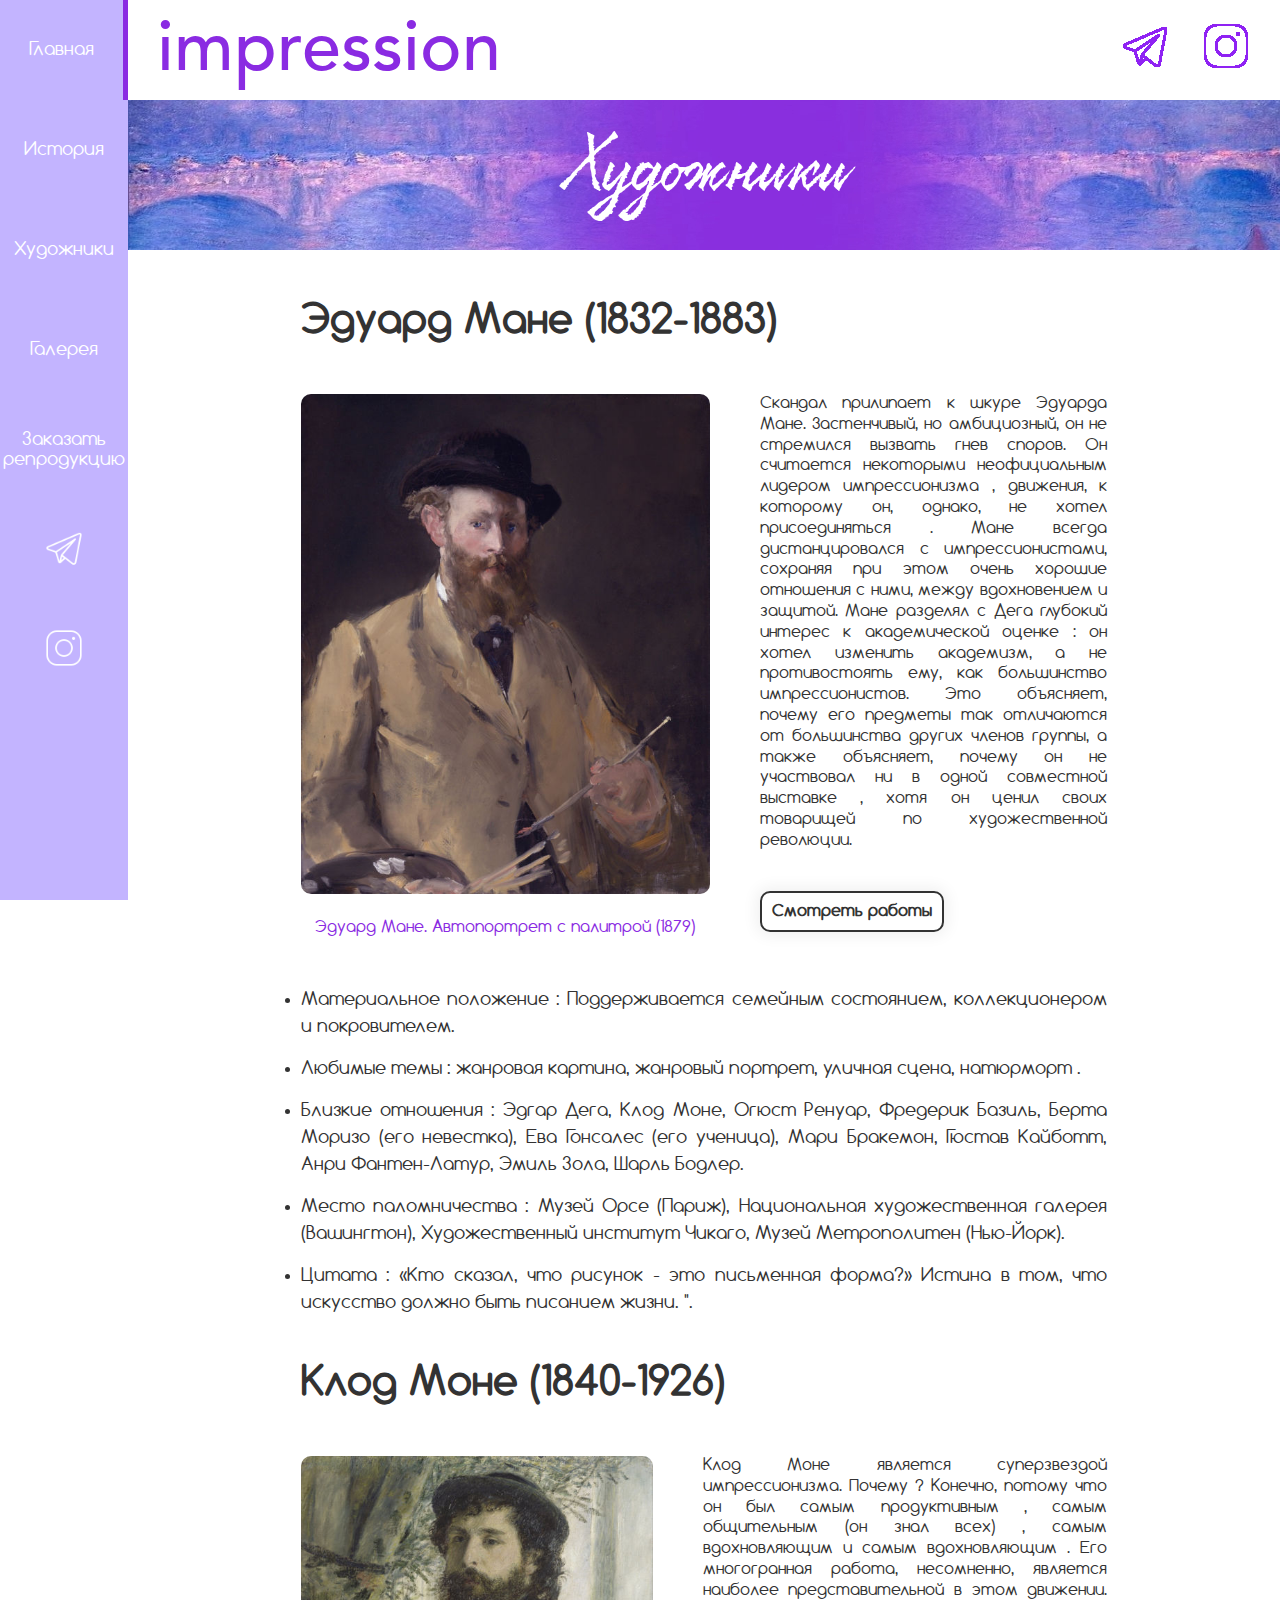
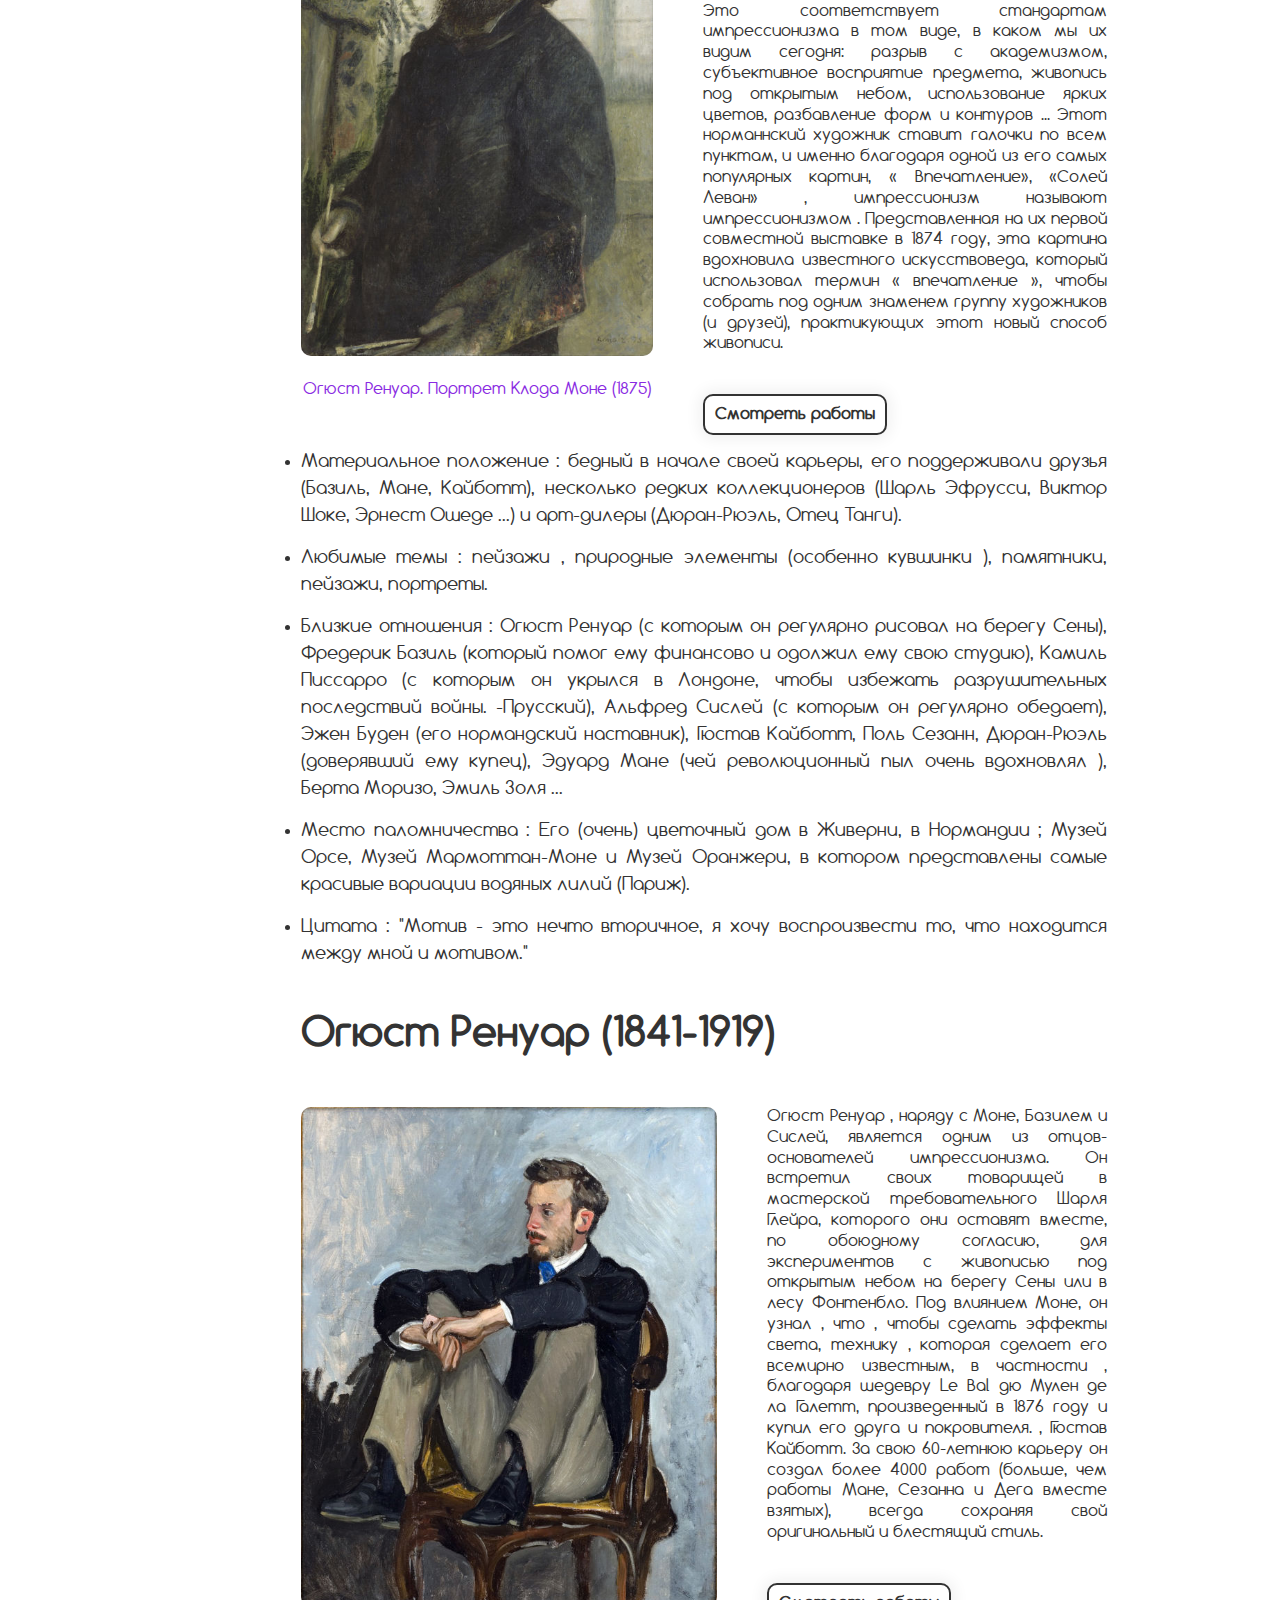
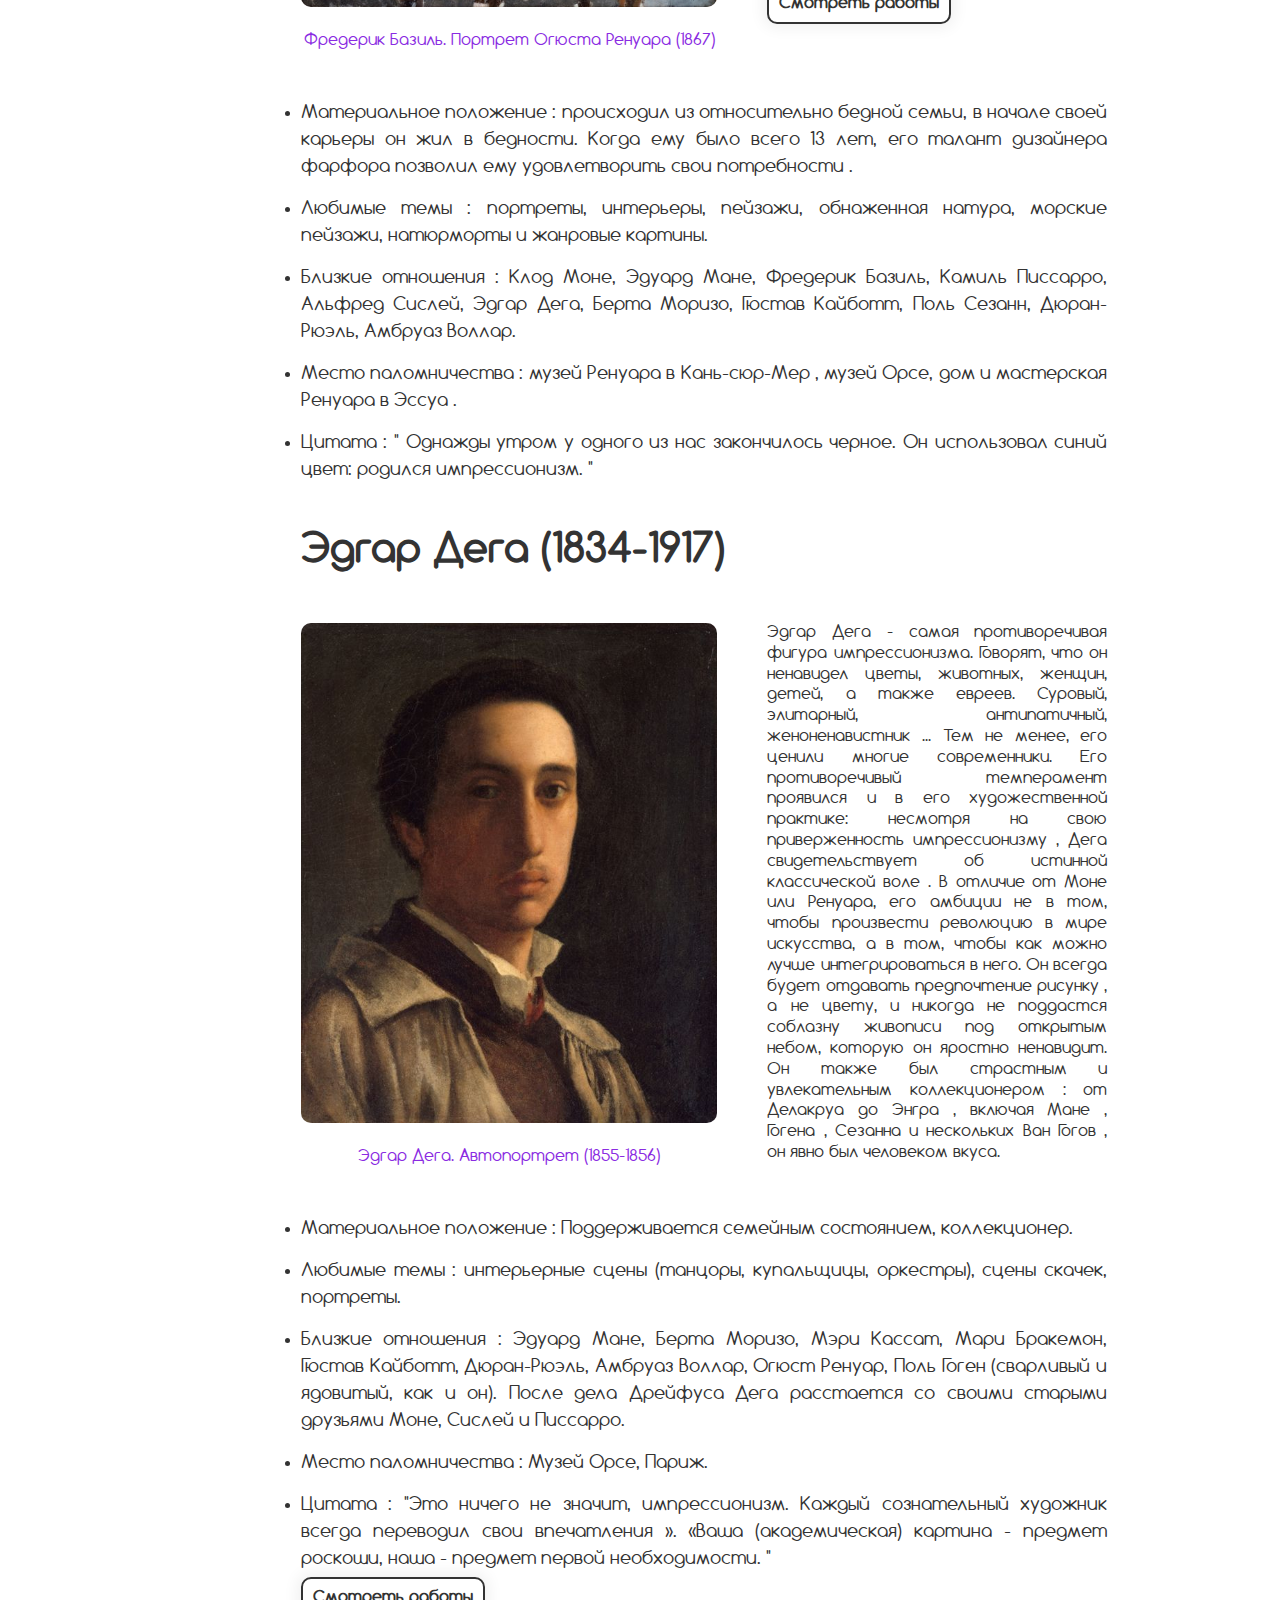
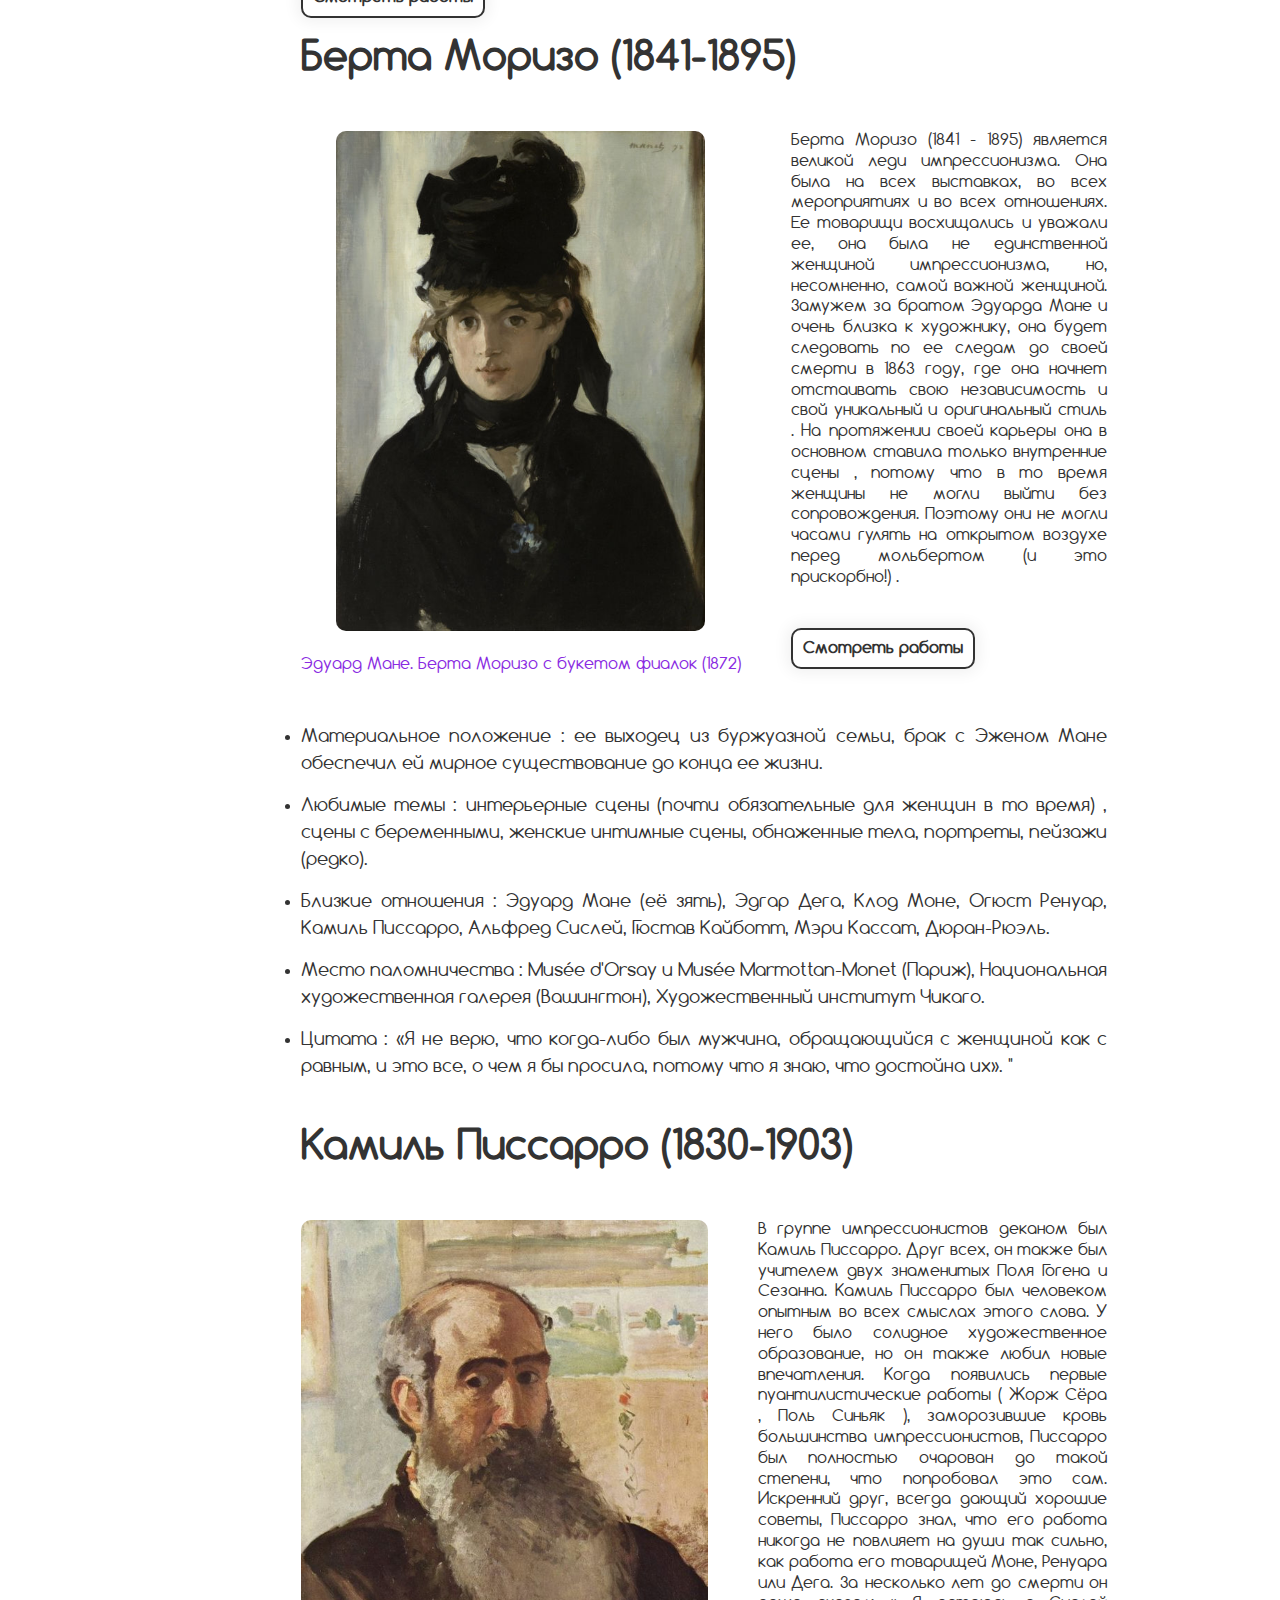
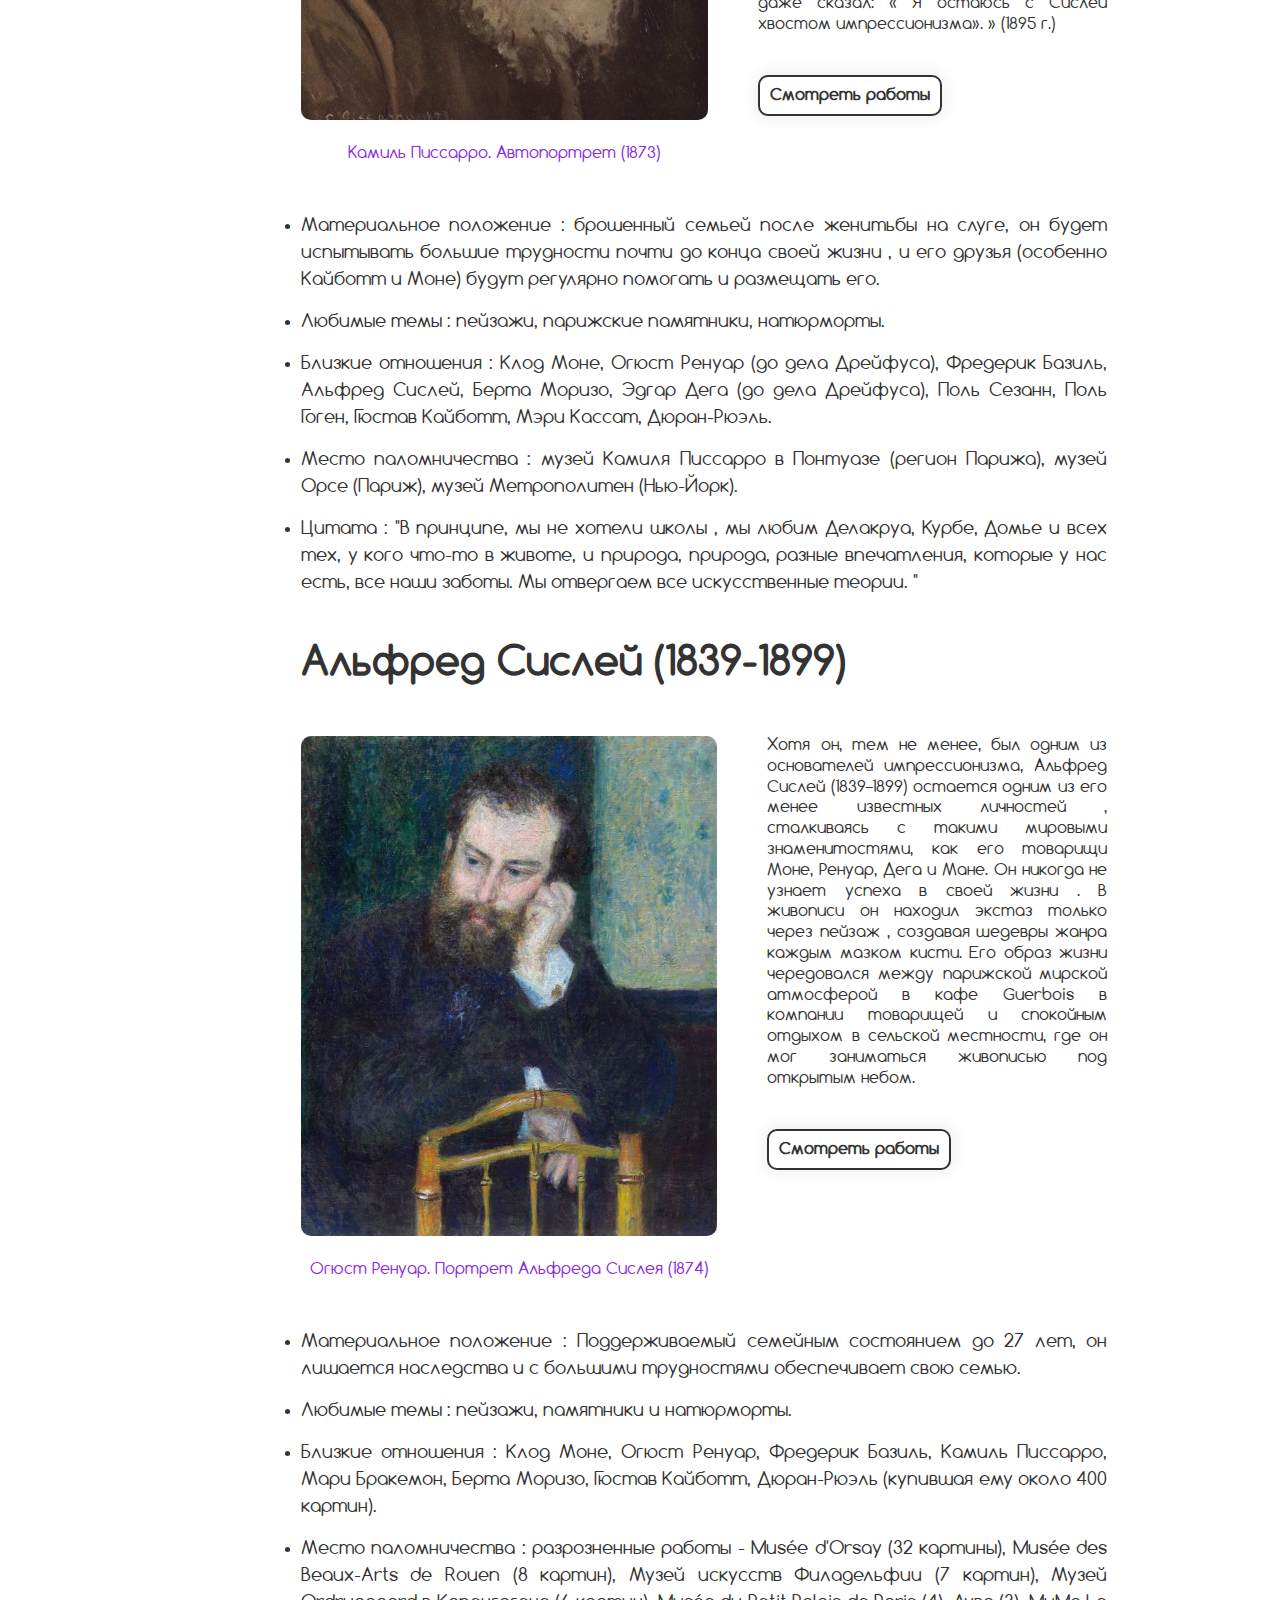
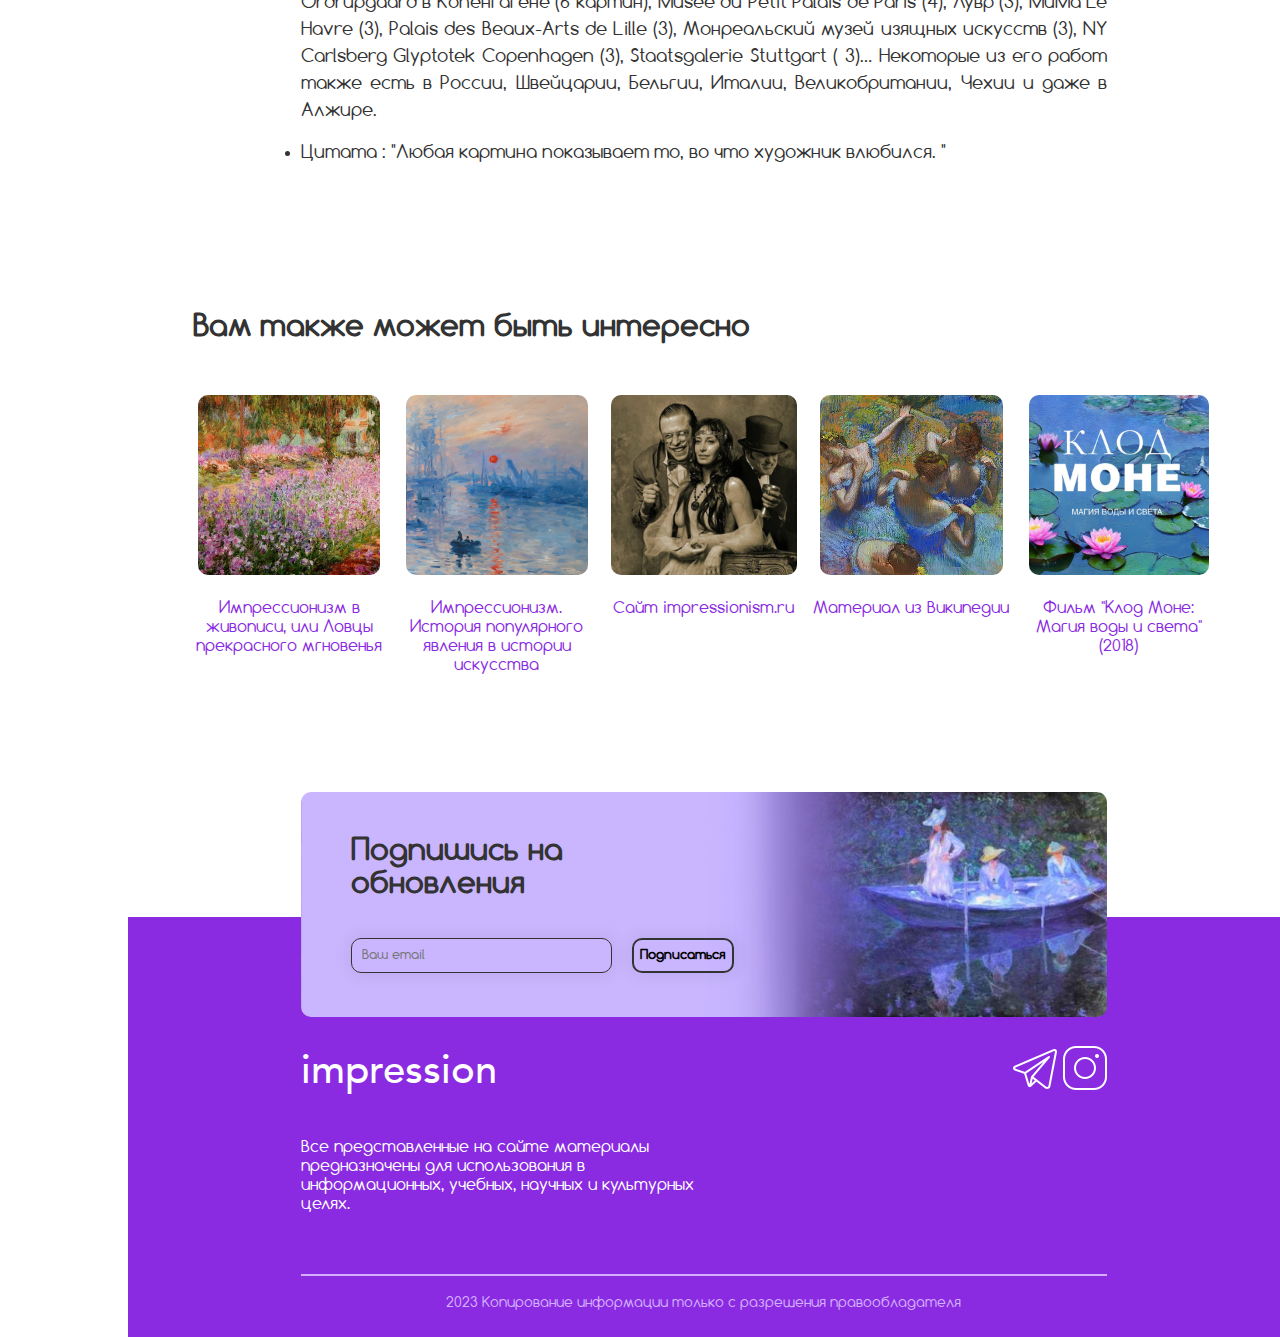
==== commit 2aece2ab: "css fix" ====
--- a/Artists.html
+++ b/Artists.html
@@ -8,8 +8,8 @@
 </head>
 <body>
 <header>
-    <div class="headertop">
-        <a>impression</a><!-- Логотип сайта -->
+    <div>
+        <h1>impression</h1>
         <nav>
             <a href="https://t.me/ejevika">
                 <img src="img/tele1.png">
@@ -20,7 +20,7 @@
         </nav>
     </div>
 </header>
-<aside> <!-- Боковая панель (сайдбар) -->
+<aside>
     <ul class="nav">
         <li>
             <a href="index.html">Главная</a>
@@ -46,7 +46,7 @@
     </ul>
 </aside>
 <main>
-    <div class="artists-name">
+    <div class="pagename">
         <h2>Художники</h2>
     </div>
 
@@ -260,7 +260,7 @@
 
     <div class="other-wrapper">
         <h2>Вам также может быть интересно</h2>
-        <div class="other">
+        <div>
             <div class="textimg">
                 <a href="https://veryimportantlot.com/ru/news/blog/impressionizm-v-zhivopisi-ili-lovcy-prekrasnogo-mgnovenya"><img src="img/link1.png" height="180px"></a>
                 <p>Импрессионизм в живописи, или Ловцы прекрасного мгновенья</p>
@@ -283,6 +283,7 @@
             </div>
         </div>
     </div>
+
     <div class="form">
         <div>
             <h2>Подпишись на обновления</h2>
@@ -293,13 +294,11 @@
         </div>
     </div>
 
-
 </main>
 
 <footer>
     <div>
-        <div class="helpful">
-        </div>
+        <div class="helpful"> </div>
         <div class="top">
             <a>impression</a>
             <nav>
@@ -311,12 +310,11 @@
                 </a>
             </nav>
         </div>
-        <p class = middle>Все представленные на сайте материалы предназначены для использования в информационных, учебных, научных и культурных целях.</p>
+        <p class="middle">Все представленные на сайте материалы предназначены для использования в информационных, учебных, научных и культурных целях.</p>
         <div class="bottom">
             <p>2023 Копирование информации только с разрешения правообладателя</p>
         </div>
     </div>
-
 </footer>
 
 </body>
--- a/css/Artists.css
+++ b/css/Artists.css
@@ -21,47 +21,49 @@
     z-index: 100;
     width: 90%;
     float: right;
-    display: flex;
-    justify-content: left;
-}
-header div nav{
-    width: 15%;
-    display: flex;
-    flex-direction: row;
-    justify-content: space-between;
 }
 header div{
     width: 95%;
     margin: auto;
-    justify-content: space-between;
     display: flex;
     flex-direction: row;
-}
-header a{
+    justify-content: space-between;
+}
+header div h1{
     color: blueviolet;
     font-size: 70px;
-    font-family: 'Avenir';
+    font-family: 'Avenir', serif;
     font-weight: 500;
 }
+header div nav{
+    width: 12%;
+    display: flex;
+    flex-direction: row;
+    justify-content: space-between;
+}
+header div nav a{
+    margin-top: auto;
+    margin-bottom: auto;
+}
+
 
 aside {
     background-color: #c3b4ff;
     position: fixed;
+    float: left;
+    height: 100%;
+    width: 10%;
     top: 0;
     left: 0;
-    width: 10%;
     margin-right: 0;
-    height: 100%;
-    float: left;
-    display: flex;
-    justify-content: space-between;
-    flex-direction: column;
-}
-
+    display: flex;
+    flex-direction: column;
+    justify-content: space-between;
+}
 .nav{
     display: flex;
-    justify-content: space-between;
-    flex-direction: column;
+    flex-direction: column;
+    justify-content: space-between;
 }
 .nav > li{
     height: 100px;
@@ -69,7 +71,6 @@
     justify-content: space-around;
     display: flex;
 }
-
 .nav > li > a {
     font-family: 'Comfortaa', serif;
     font-weight: normal;
@@ -81,59 +82,61 @@
 .nav > li:hover {
     border-right: 5px solid blueviolet;
 }
+
+
 main{
     float:right;
     width: 90%;
     right: 0;
     left:0;
 }
+.pagename{
+    height: 150px;
+    background-image: url(../img/try1.jpg);
+    background-size:cover;
+    display: flex;
+}
+.pagename>h2{
+    margin: auto;
+    color: white;
+    font-family: 'Resphekt', serif;
+    font-weight: lighter;
+    font-size: 90px;
+}
+
 .content-wrapper{
-    display: flex;
+    width: 70%;
     margin: auto;
     margin-top: 50px;
+    display: flex;
+    flex-direction: column;
     text-align: justify;
-    width: 70%;
-    flex-direction: column;
 }
 
 .artist{
     margin-bottom: 30px;
 }
-.artists-name{
-    height: 150px;
-    /*background-color: blueviolet;*/
-    background-image: url(../img/try1.jpg);;
-    display: flex;
-}
-.artists-name>h2{
-    margin: auto;
-    color: white;
-    font-family: 'Resphekt';
-    font-weight: lighter;
-    font-size: 90px;
-}
-.artist>ul{
-    float: left;
-    margin: auto;
-    color: #333333;
-    font-size: 18px;
+.artist>h2{
+    color: #333333;
+    font-size: 40px;
+    font-family: 'Comfortaa', serif;
+    font-weight: bold;
+}
+.artist>p{
+    margin: auto;
+    margin-top: 50px;
+    margin-bottom: 50px;
+    color: #333333;
+    font-size: 16px;
     font-family: 'Comfortaa', serif;
     font-weight: 200;
-    line-height: 1.5;
-}
-.artist>ul>li{
-    margin-bottom: 15px;
-}
-/*.artist>ul>li>p>b{
-    color: blueviolet;
-}*/
-
+    line-height: 1.3;
+}
 .artistimg{
     margin: auto;
     margin-top: 50px;
     margin-bottom: 50px;
     margin-right: 50px;
-    background: #fdfdfd;
     text-align: center;
     float: left;
 }
@@ -146,37 +149,30 @@
 .artistimg>img{
     border-radius: 10px;
 }
-
-.artist>h2{
-    color: #333333;
-    font-size: 40px;
-    font-family: 'Comfortaa', serif;
-    font-weight: bold;
-}
-.artist>p{
-    margin: auto;
-    margin-top: 50px;
-    margin-bottom: 50px;
-    color: #333333;
-    font-size: 16px;
+.artist>ul{
+    float: left;
+    margin: auto;
+    color: #333333;
+    font-size: 18px;
     font-family: 'Comfortaa', serif;
     font-weight: 200;
-    line-height: 1.3;
+    line-height: 1.5;
+}
+.artist>ul>li{
+    margin-bottom: 15px;
 }
 .artist_button{
     color: #333333;
-
-    background-color: #c3b4ff;
     width: 35%;
     text-align: center;
     text-decoration: none;
-    padding: 15px 10px;
-    border-radius:15px;
-    border:2px solid #c3b4ff;
+    padding: 10px;
+    border-radius:10px;
+    border:2px solid #333;
     box-shadow:0 0 15px 4px rgba(0,0,0,0.06);
     font-family:'Comfortaa';
     font-weight: bold;
-    font-size: 18px;
+    font-size: 16px;
 }
 .artist_button:hover {
     background-color: blueviolet;
@@ -184,36 +180,27 @@
     color: white;
     font-weight: lighter;
 }
-.content-info{
-    color: #333333;
-    font-size: 20px;
-    font-family: 'Comfortaa', serif;
-    font-weight: 200;
-    line-height: 2;
-}
+
 
 .textimg{
-    margin: auto; /* Отступы вокруг */
+    margin: auto;
     margin-top: 50px;
     margin-bottom: 50px;
-    background: #fdfdfd; /* Цвет фона */
     text-align: center;
 }
 .textimg>p{
     margin-top: 20px;
     color: blueviolet;
     font-size: 16px;
-    font-family:'Comfortaa';
-}
-.textimg>img{
+    font-family: 'Comfortaa', serif;
+}
+.textimg img{
     border-radius: 10px;
 }
-.textimg>a>img{
-    border-radius: 10px;
-}
+
 .other-wrapper{
-    display: flex;
     height: 400px;
+    display: flex;
     flex-direction: column;
     margin-top: 100px;
     margin-bottom: 80px;
@@ -227,26 +214,26 @@
     margin-left: 65px;
 
 }
-.other{
+.other-wrapper>div{
     margin: auto;
     margin-top: 0;
     width: 90%;
     display: flex;
-    justify-self: auto;
-    justify-content: space-between;
-}
-.other>div>p{
+    justify-content: space-between;
+}
+.other-wrapper>div>div>p{
     width: 200px;
 }
+
 .form{
     width: 70%;
     height: 225px;
+    background-image: url(../img/form.jpg);
+    background-size:cover;
+    background-position: center;
+    display: flex;
+    border-radius: 10px;
     margin:auto;
-    /*background-color: #c3b4ff;*/
-    background-image: url(../img/form.jpg);
-    background-position: right;
-    display: flex;
-    border-radius:10px;
     margin-bottom: -100px;
     position: relative;
     z-index: 100;
@@ -260,7 +247,7 @@
     flex-direction: column;
     justify-content: space-between;
 }
-.form>div>h2{
+.form>div h2{
     padding:10px;
     color: #333333;
     font-size: 30px;
@@ -299,23 +286,23 @@
     color: white;
     font-weight: lighter;
 }
+
+
+
 footer {
     height: 420px;
+    width: 90%;
     background-color: blueviolet;
-    z-index: 100;
-    width: 90%;
     float: right;
     display: flex;
-    justify-content: left;
-}
-
-footer div{
+
+}
+footer>div{
     width: 70%;
     margin: auto;
     display: flex;
     flex-direction: column;
 }
-
 .helpful{
     height: 100px;
 }
@@ -329,11 +316,11 @@
 .top> a{
     color: #ffffff;
     font-size: 40px;
-    font-family: 'Avenir';
+    font-family: 'Avenir', serif;
     font-weight: 500;
 }
 .top> nav{
-    width: 15%;
+    width: 12%;
     display: flex;
     flex-direction: row;
     justify-content: space-between;
@@ -342,7 +329,7 @@
     margin-top: 40px;
     color: #ffffff;
     width: 50%;
-    font-family: 'Comfortaa';
+    font-family: 'Comfortaa', serif;
     font-size: 16px;
 }
 .bottom{
@@ -352,9 +339,10 @@
     margin-top:60px;
     padding-top: 20px;
     color: #d4afff;
-    font-family: 'Comfortaa';
+    font-family: 'Comfortaa', serif;
     font-size: 14px;
 }
 
 
 
+
